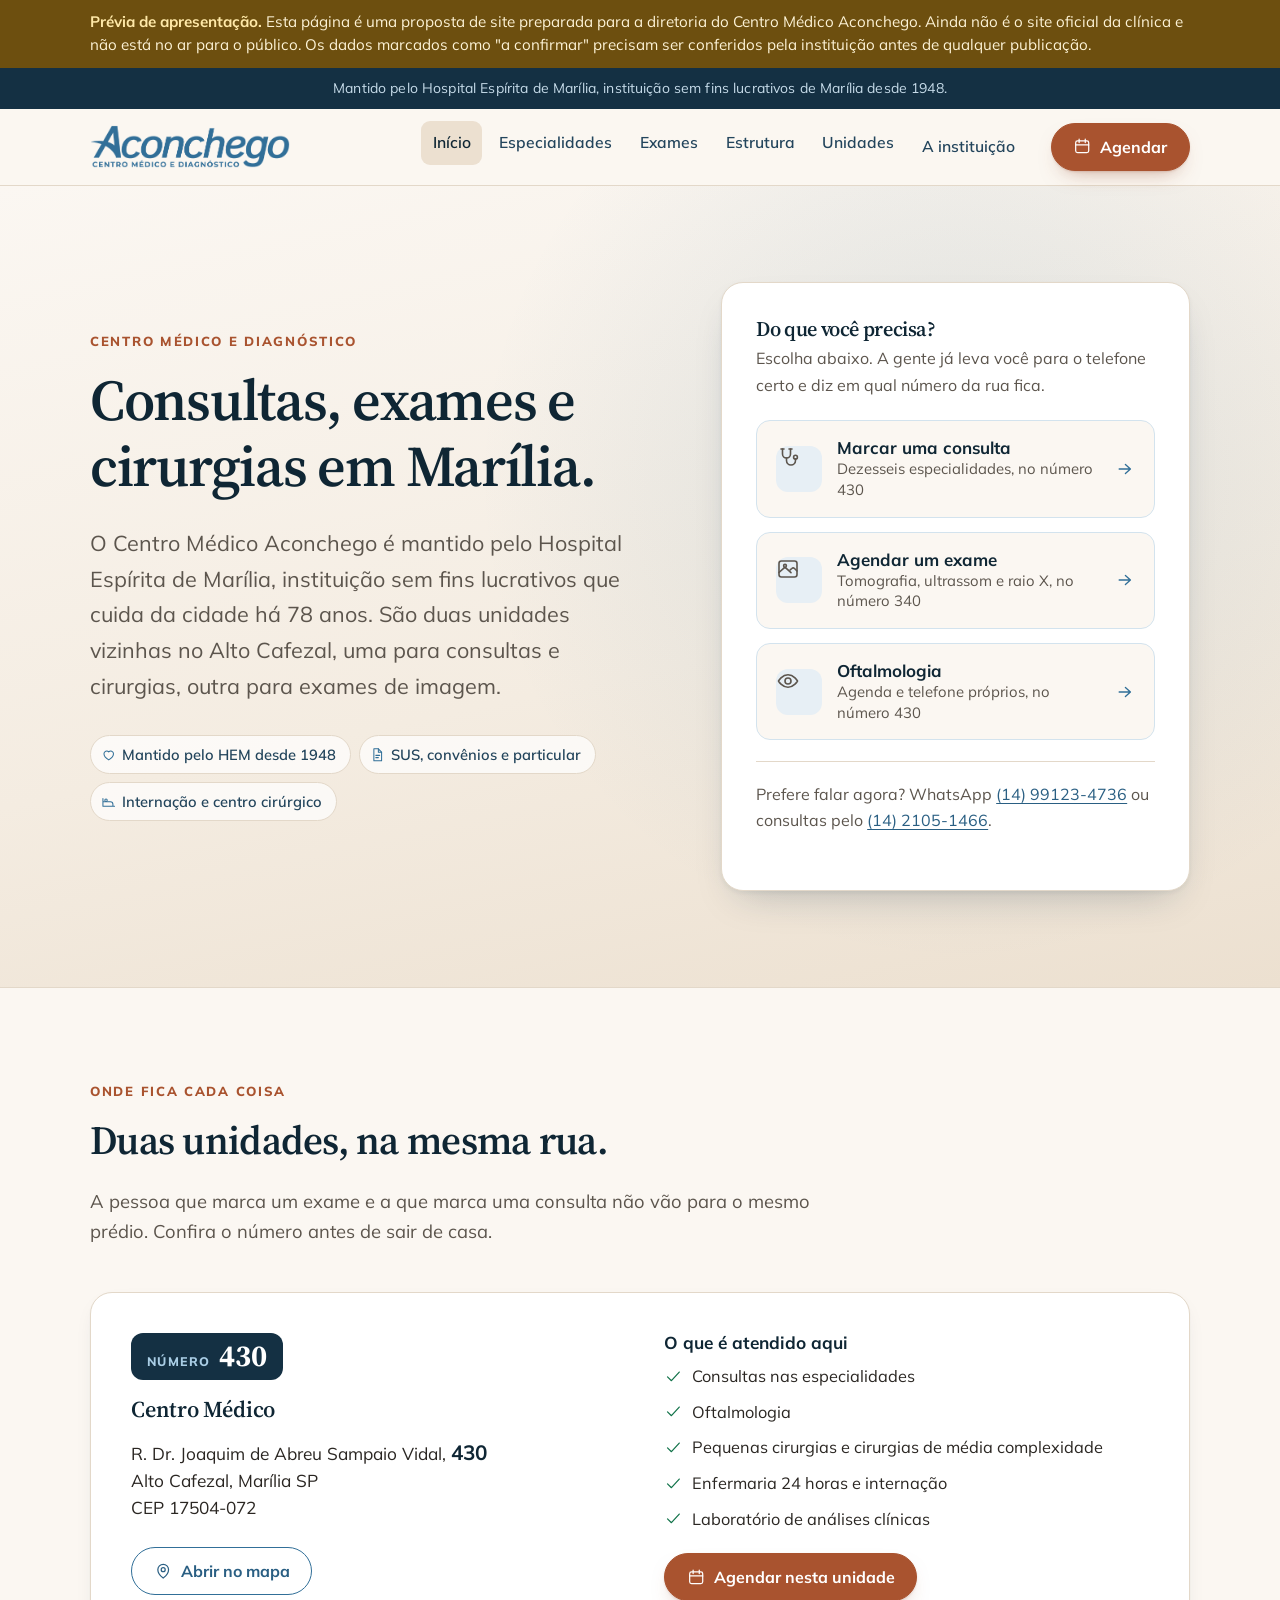
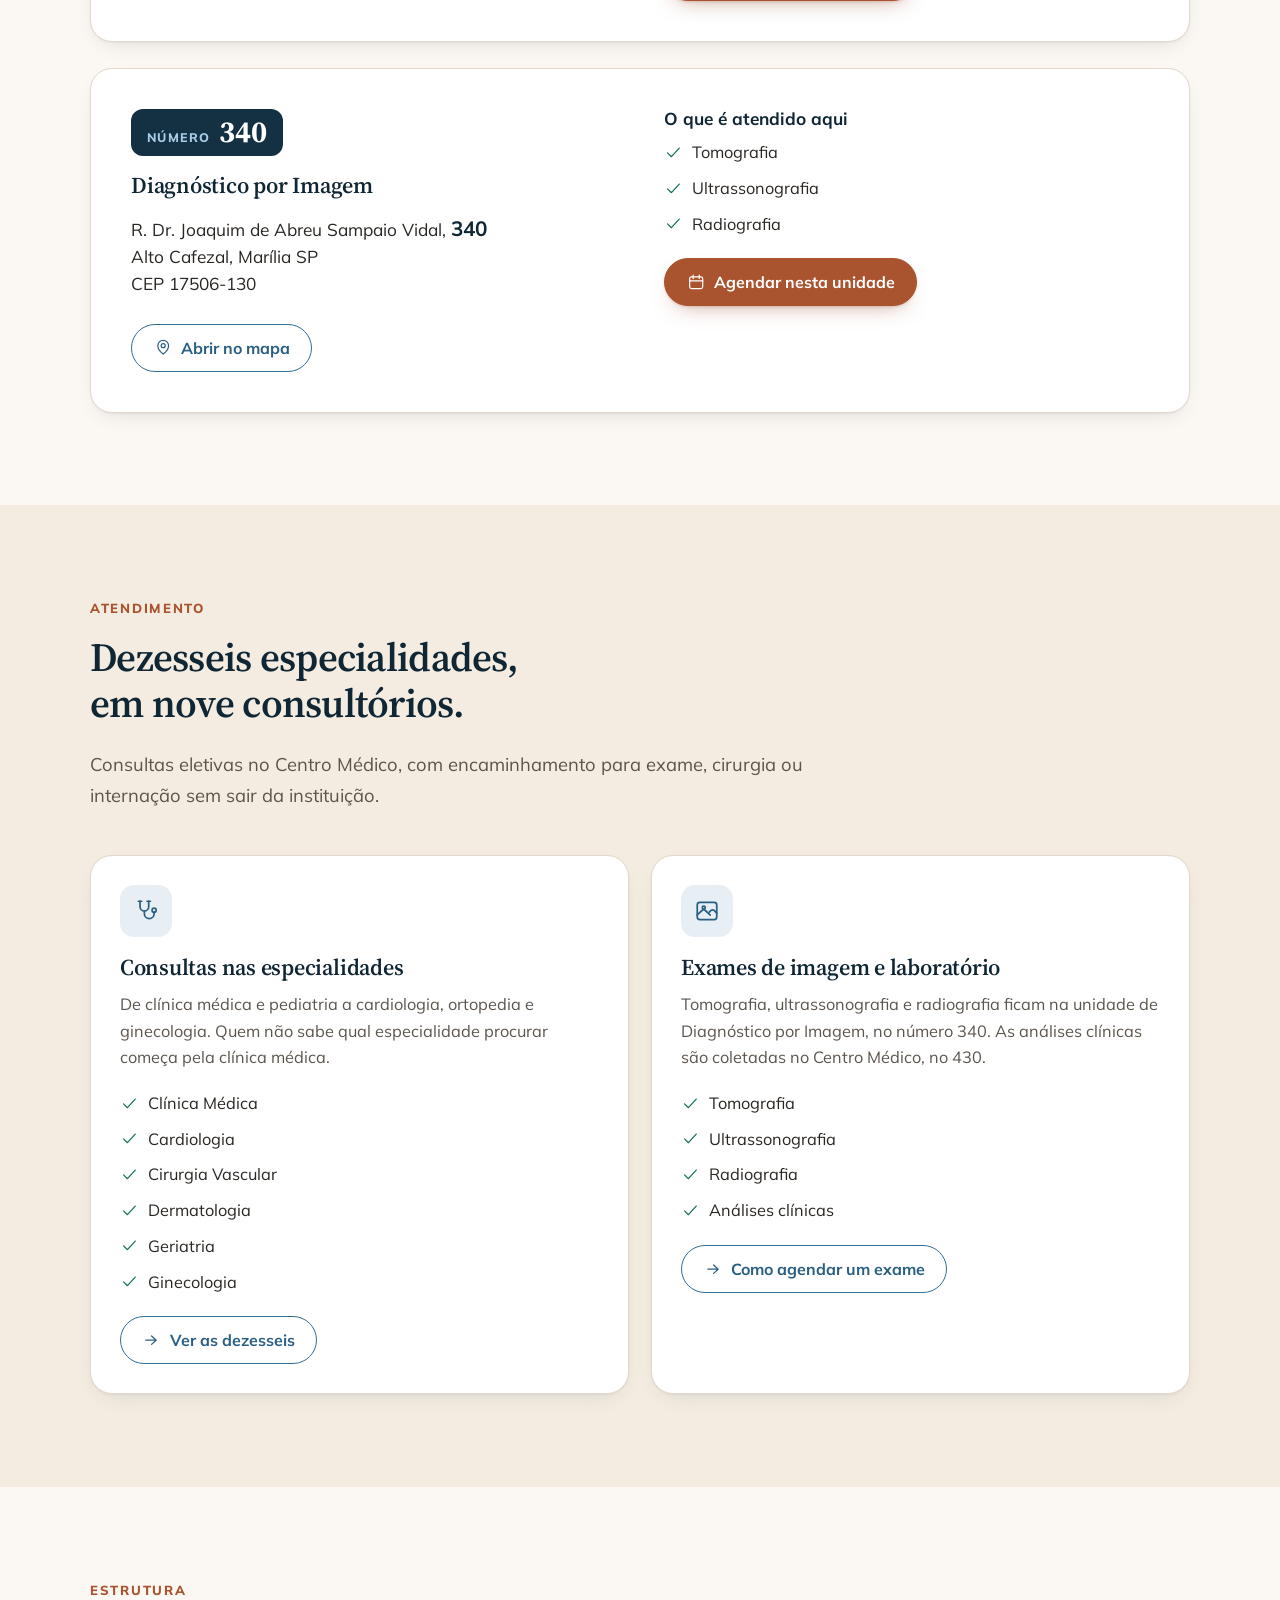
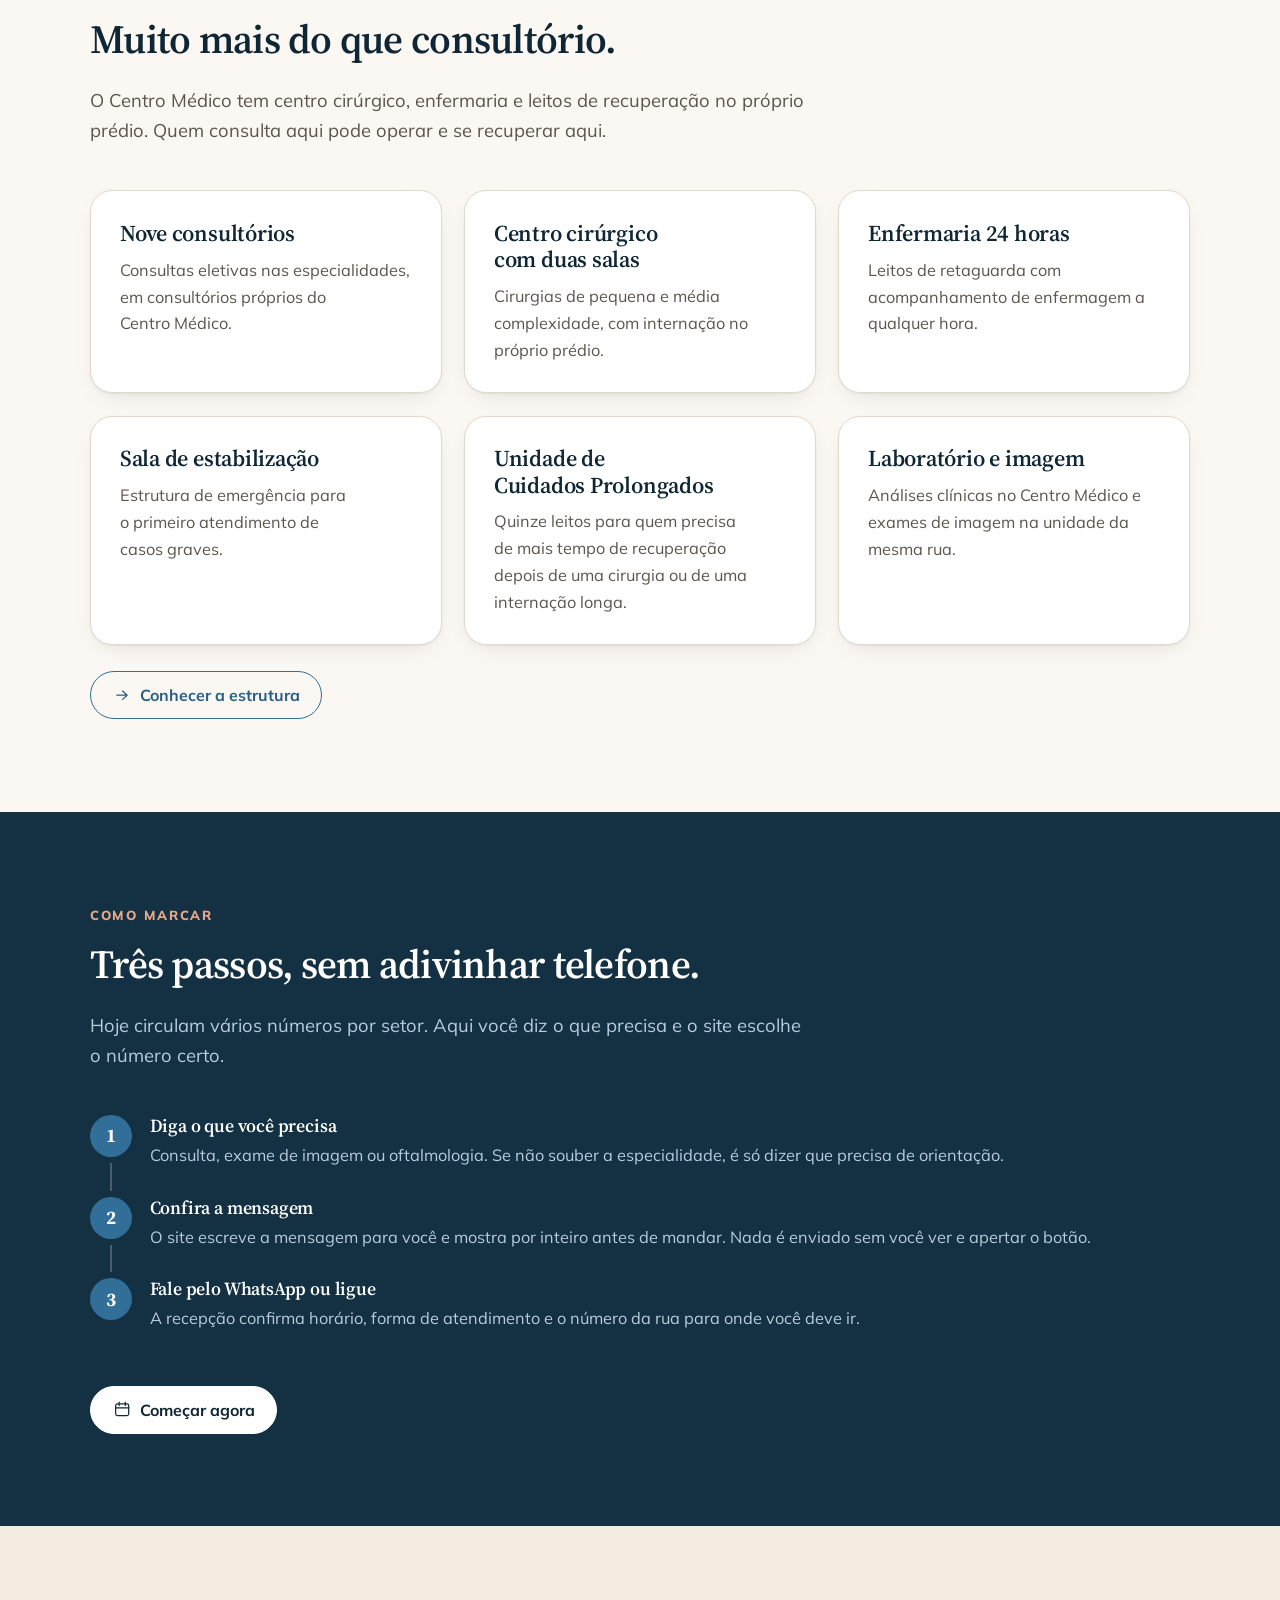
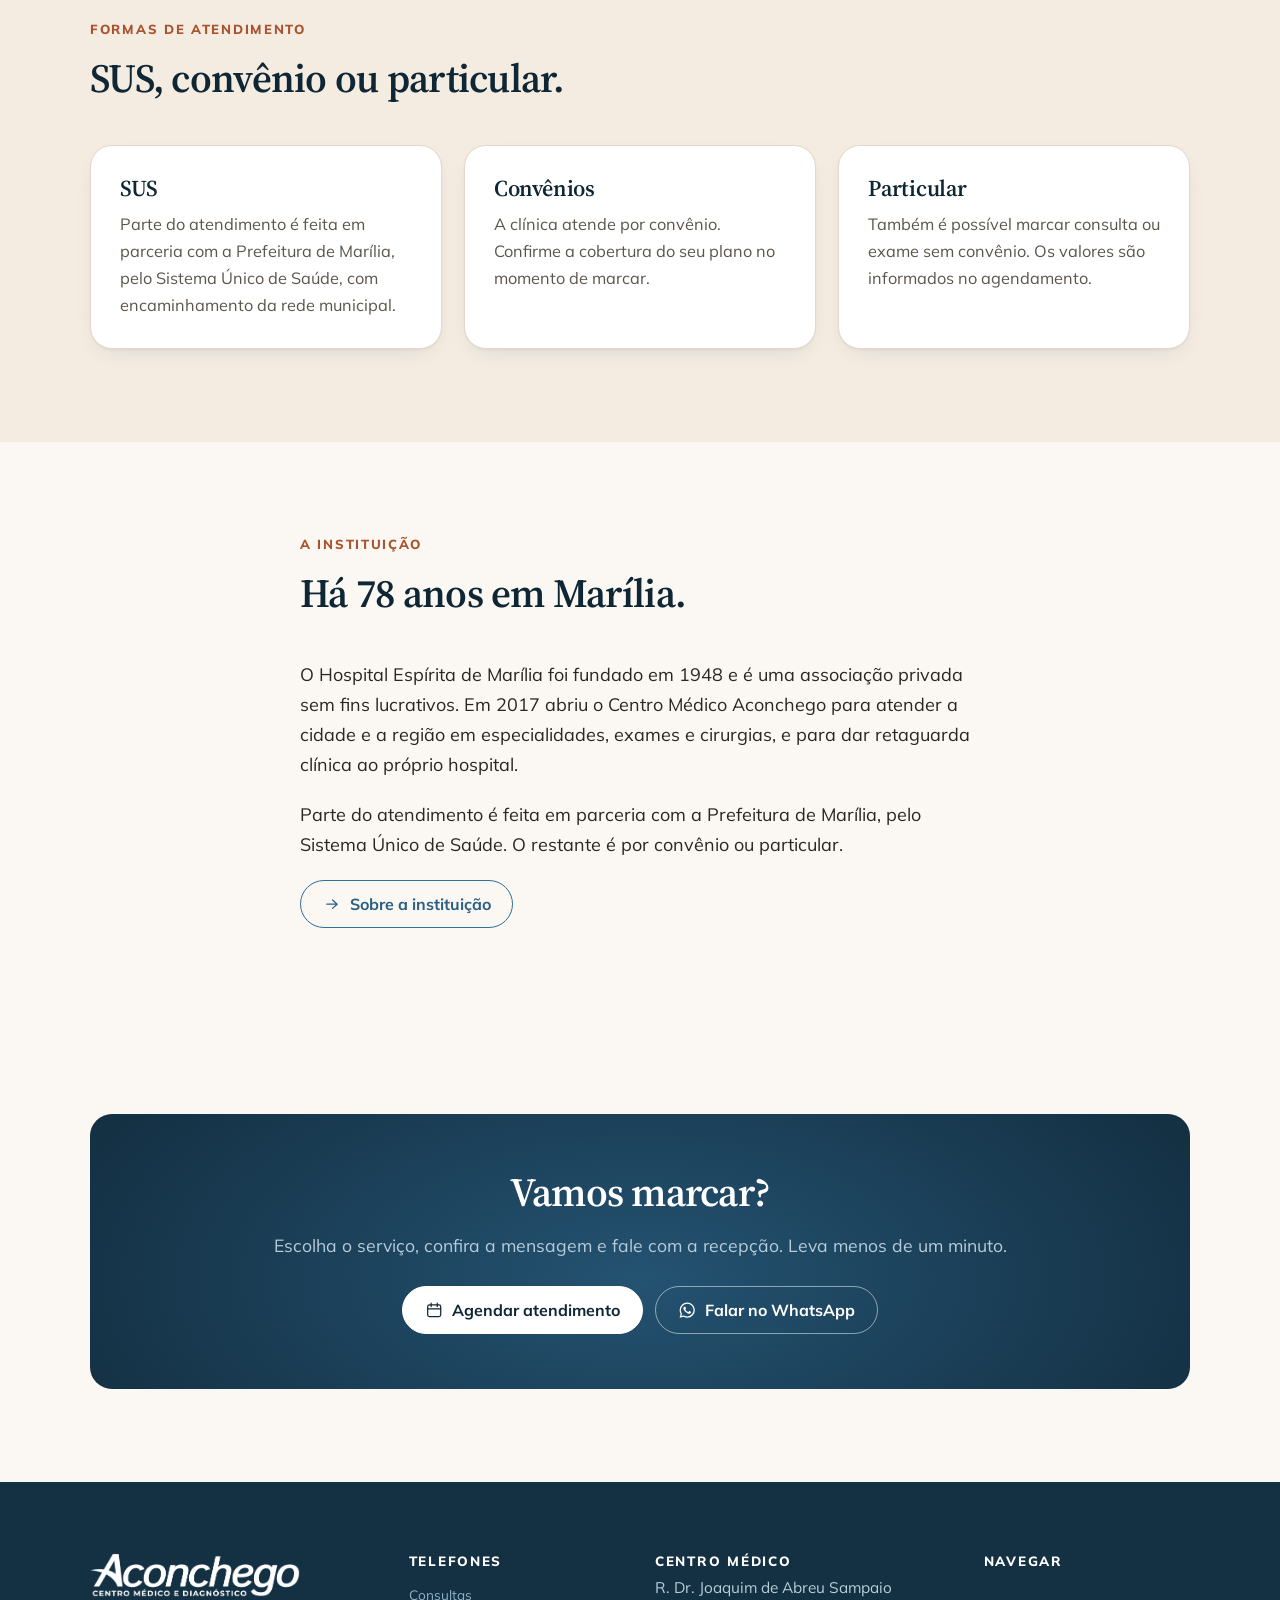
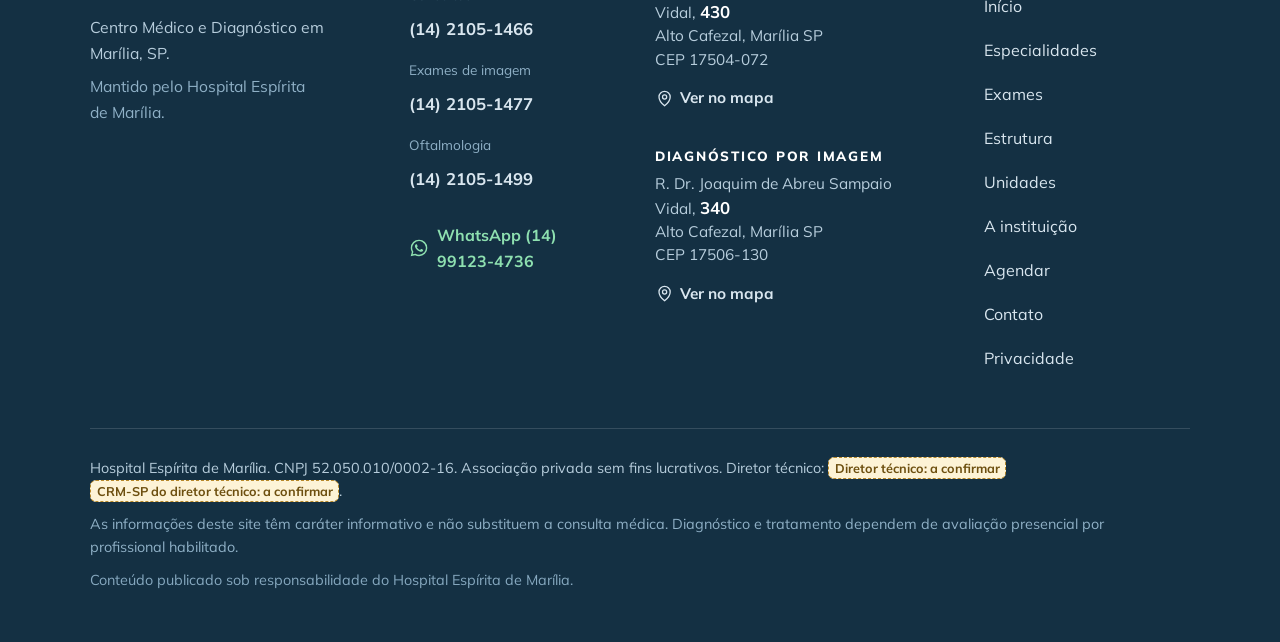
==== index.html @ d27e821d "Site do Centro Médico Aconchego, prévia de apresentação Proposta de site institucional e de agendame" ====
<!doctype html>
<html lang="pt-BR">
<head>
<meta charset="utf-8">
<meta name="viewport" content="width=device-width, initial-scale=1">
<meta http-equiv="Content-Security-Policy" content="default-src 'none'; base-uri 'none'; form-action 'none'; frame-ancestors 'none'; img-src 'self'; style-src 'self'; script-src 'self'; font-src 'self'; connect-src 'none'; manifest-src 'self'; upgrade-insecure-requests">
<meta name="referrer" content="no-referrer">
<meta name="color-scheme" content="light">
<title>Centro Médico Aconchego, Centro Médico e Diagnóstico em Marília SP</title>
<meta name="description" content="Centro Médico Aconchego em Marília SP. Consultas em dezesseis especialidades, exames de imagem, cirurgias e internação. Mantido pelo Hospital Espírita de Marília. Atende SUS, convênios e particular.">
<meta name="robots" content="noindex, nofollow">
<link rel="canonical" href="https://filipejefte.github.io/centro-medico-aconchego/">
<meta property="og:type" content="website">
<meta property="og:locale" content="pt_BR">
<meta property="og:site_name" content="Centro Médico Aconchego">
<meta property="og:title" content="Centro Médico Aconchego, Centro Médico e Diagnóstico em Marília SP">
<meta property="og:description" content="Centro Médico Aconchego em Marília SP. Consultas em dezesseis especialidades, exames de imagem, cirurgias e internação. Mantido pelo Hospital Espírita de Marília. Atende SUS, convênios e particular.">
<meta property="og:url" content="https://filipejefte.github.io/centro-medico-aconchego/">
<meta property="og:image" content="https://filipejefte.github.io/centro-medico-aconchego/assets/img/og.png">
<meta property="og:image:width" content="1200">
<meta property="og:image:height" content="630">
<meta property="og:image:alt" content="Centro Médico Aconchego, Centro Médico e Diagnóstico em Marília">
<meta name="twitter:card" content="summary_large_image">
<meta name="theme-color" content="#316F98">
<link rel="icon" type="image/png" sizes="32x32" href="assets/img/icone-32.png">
<link rel="icon" type="image/png" sizes="192x192" href="assets/img/icone-192.png">
<link rel="apple-touch-icon" href="assets/img/icone-180.png">
<link rel="manifest" href="site.webmanifest">
<link rel="preload" as="font" type="font/woff2" href="assets/fonts/mulish.woff2" crossorigin>
<link rel="preload" as="font" type="font/woff2" href="assets/fonts/source-serif.woff2" crossorigin>
<link rel="stylesheet" href="assets/css/site.css">
<script type="application/ld+json">{"@context":"https://schema.org","@type":"MedicalClinic","@id":"https://filipejefte.github.io/centro-medico-aconchego/#clinica","name":"Centro Médico Aconchego","alternateName":["Clínica Aconchego","Aconchego Centro Médico e Diagnóstico"],"url":"https://filipejefte.github.io/centro-medico-aconchego/","description":"Centro Médico e Diagnóstico em Marília, SP. Consultas nas especialidades, exames de imagem, cirurgias de pequena e média complexidade e internação.","telephone":"+551421051466","parentOrganization":{"@type":"Organization","name":"Hospital Espírita de Marília","foundingDate":"1948"},"address":[{"@type":"PostalAddress","streetAddress":"R. Dr. Joaquim de Abreu Sampaio Vidal, 430","addressLocality":"Marília","addressRegion":"SP","postalCode":"17504-072","addressCountry":"BR"},{"@type":"PostalAddress","streetAddress":"R. Dr. Joaquim de Abreu Sampaio Vidal, 340","addressLocality":"Marília","addressRegion":"SP","postalCode":"17506-130","addressCountry":"BR"}],"availableService":[{"@type":"MedicalProcedure","name":"Clínica Médica"},{"@type":"MedicalProcedure","name":"Cardiologia"},{"@type":"MedicalProcedure","name":"Cirurgia Vascular"},{"@type":"MedicalProcedure","name":"Dermatologia"},{"@type":"MedicalProcedure","name":"Geriatria"},{"@type":"MedicalProcedure","name":"Ginecologia"},{"@type":"MedicalProcedure","name":"Obstetrícia"},{"@type":"MedicalProcedure","name":"Oftalmologia"},{"@type":"MedicalProcedure","name":"Oncologia"},{"@type":"MedicalProcedure","name":"Ortopedia"},{"@type":"MedicalProcedure","name":"Pediatria"},{"@type":"MedicalProcedure","name":"Urologia"},{"@type":"MedicalProcedure","name":"Psiquiatria"},{"@type":"MedicalProcedure","name":"Psicologia"},{"@type":"MedicalProcedure","name":"Nutrição"},{"@type":"MedicalProcedure","name":"Fisioterapia"},{"@type":"MedicalTest","name":"Tomografia"},{"@type":"MedicalTest","name":"Ultrassonografia"},{"@type":"MedicalTest","name":"Radiografia"},{"@type":"MedicalTest","name":"Análises clínicas"}]}</script>
</head>
<body class="pg-inicio">

<a class="pular" href="#conteudo">Ir direto ao conteúdo</a>

<div class="previa">
  <p><strong>Prévia de apresentação.</strong> Esta página é uma proposta de site preparada para a diretoria do Centro Médico Aconchego. Ainda não é o site oficial da clínica e não está no ar para o público. Os dados marcados como "a confirmar" precisam ser conferidos pela instituição antes de qualquer publicação.</p>
</div>
<div class="tarja">
  <p>Mantido pelo Hospital Espírita de Marília, instituição sem fins lucrativos de Marília desde 1948.</p>
</div>
<header class="topo">
  <div class="env topo-linha">
    <a class="topo-marca" href="index.html" aria-label="Centro Médico Aconchego, ir para a página inicial"><img class="logo" src="assets/img/logo-aconchego-azul.png" width="982" height="208" alt="Centro Médico Aconchego" decoding="async"></a>
    <button class="topo-botao" type="button" id="abrir-menu" aria-expanded="false" aria-controls="navegacao">
      <svg class="ico" viewBox="0 0 24 24" fill="none" stroke="currentColor" stroke-width="1.6" stroke-linecap="round" stroke-linejoin="round" aria-hidden="true"><path d="M4 7h16M4 12h16M4 17h16"/></svg><span>Menu</span>
    </button>
    <nav class="topo-nav" id="navegacao" aria-label="Navegação principal">
      <ul><li><a href="index.html" aria-current="page">Início</a></li><li><a href="especialidades.html">Especialidades</a></li><li><a href="exames.html">Exames</a></li><li><a href="estrutura.html">Estrutura</a></li><li><a href="unidades.html">Unidades</a></li><li><a href="instituicao.html">A instituição</a></li></ul>
    </nav>
    <div class="topo-acao">
      <a class="btn btn-principal" href="agendamento.html"><svg class="ico" viewBox="0 0 24 24" fill="none" stroke="currentColor" stroke-width="1.6" stroke-linecap="round" stroke-linejoin="round" aria-hidden="true"><rect x="3.5" y="5" width="17" height="15.5" rx="2.4"/><path d="M8 2.8v4.4M16 2.8v4.4M3.5 10.4h17"/></svg><span>Agendar</span></a>
    </div>
  </div>
</header>
<main id="conteudo">

<section class="hero">
  <div class="env hero-grade">
    <div class="hero-texto">
      <span class="sobrenome">Centro Médico e Diagnóstico</span>
      <h1>Consultas, exames e cirurgias em Marília.</h1>
      <p class="hero-chamada">
        O Centro Médico Aconchego é mantido pelo Hospital Espírita de Marília, instituição sem fins lucrativos que cuida da cidade há 78 anos. São duas unidades vizinhas no Alto Cafezal, uma para consultas e cirurgias, outra para exames de imagem.
      </p>
      <ul class="hero-selos">
        <li><svg class="ico" viewBox="0 0 24 24" fill="none" stroke="currentColor" stroke-width="1.6" stroke-linecap="round" stroke-linejoin="round" aria-hidden="true"><path d="M12 20s-7.4-4.6-7.4-9.6a4.2 4.2 0 0 1 7.4-2.7 4.2 4.2 0 0 1 7.4 2.7c0 5-7.4 9.6-7.4 9.6Z"/></svg><span>Mantido pelo HEM desde 1948</span></li>
        <li><svg class="ico" viewBox="0 0 24 24" fill="none" stroke="currentColor" stroke-width="1.6" stroke-linecap="round" stroke-linejoin="round" aria-hidden="true"><path d="M6 2.8h7l5 5v13.4H6Z"/><path d="M13 2.8v5.2h5"/><path d="M9 13h6M9 16.5h4"/></svg><span>SUS, convênios e particular</span></li>
        <li><svg class="ico" viewBox="0 0 24 24" fill="none" stroke="currentColor" stroke-width="1.6" stroke-linecap="round" stroke-linejoin="round" aria-hidden="true"><path d="M3 19V7M3 12h11.5a4 4 0 0 1 4 4v3M3 19h18"/><circle cx="7.8" cy="9.6" r="1.9"/></svg><span>Internação e centro cirúrgico</span></li>
      </ul>
    </div>

    <div class="escolha">
      <h2>Do que você precisa?</h2>
      <p>Escolha abaixo. A gente já leva você para o telefone certo e diz em qual número da rua fica.</p>
      <div class="caminhos">
    <a class="caminho" href="agendamento.html#consulta">
      <span class="caminho-ico"><svg class="ico" viewBox="0 0 24 24" fill="none" stroke="currentColor" stroke-width="1.6" stroke-linecap="round" stroke-linejoin="round" aria-hidden="true"><path d="M6.5 3v5a4 4 0 0 0 8 0V3"/><path d="M5 3h3M13 3h3"/><path d="M10.5 12v2.5a4.5 4.5 0 0 0 9 0V13"/><circle cx="19.5" cy="11.2" r="1.9"/></svg></span>
      <span><b>Marcar uma consulta</b><span>Dezesseis especialidades, no número 430</span></span>
      <svg class="ico" viewBox="0 0 24 24" fill="none" stroke="currentColor" stroke-width="1.6" stroke-linecap="round" stroke-linejoin="round" aria-hidden="true"><path d="M5 12h13m-5.5-5.5L18.5 12l-6 5.5"/></svg>
    </a>
    <a class="caminho" href="agendamento.html#exame-imagem">
      <span class="caminho-ico"><svg class="ico" viewBox="0 0 24 24" fill="none" stroke="currentColor" stroke-width="1.6" stroke-linecap="round" stroke-linejoin="round" aria-hidden="true"><rect x="3" y="4" width="18" height="16" rx="2.4"/><path d="M3 15.5l4.6-4.2a2 2 0 0 1 2.7 0L15 15.7"/><path d="M14.2 12.9l1.6-1.4a2 2 0 0 1 2.7 0L21 14"/><circle cx="9" cy="8.8" r="1.4"/></svg></span>
      <span><b>Agendar um exame</b><span>Tomografia, ultrassom e raio X, no número 340</span></span>
      <svg class="ico" viewBox="0 0 24 24" fill="none" stroke="currentColor" stroke-width="1.6" stroke-linecap="round" stroke-linejoin="round" aria-hidden="true"><path d="M5 12h13m-5.5-5.5L18.5 12l-6 5.5"/></svg>
    </a>
    <a class="caminho" href="agendamento.html#oftalmologia">
      <span class="caminho-ico"><svg class="ico" viewBox="0 0 24 24" fill="none" stroke="currentColor" stroke-width="1.6" stroke-linecap="round" stroke-linejoin="round" aria-hidden="true"><path d="M2.5 12S6 5.8 12 5.8 21.5 12 21.5 12 18 18.2 12 18.2 2.5 12 2.5 12Z"/><circle cx="12" cy="12" r="3"/></svg></span>
      <span><b>Oftalmologia</b><span>Agenda e telefone próprios, no número 430</span></span>
      <svg class="ico" viewBox="0 0 24 24" fill="none" stroke="currentColor" stroke-width="1.6" stroke-linecap="round" stroke-linejoin="round" aria-hidden="true"><path d="M5 12h13m-5.5-5.5L18.5 12l-6 5.5"/></svg>
    </a></div>
      <p class="escolha-nota">
        Prefere falar agora? WhatsApp <a href="https://wa.me/5514991234736?text=Ol%C3%A1!%20Gostaria%20de%20marcar%20uma%20consulta%20no%20Centro%20M%C3%A9dico%20Aconchego." target="_blank" rel="noopener noreferrer">(14) 99123-4736</a> ou consultas pelo <a href="tel:+551421051466">(14) 2105-1466</a>.
      </p>
    </div>
  </div>
</section>

<section class="secao">
  <div class="env">
    <div class="cabeca-secao">
      <span class="sobrenome">Onde fica cada coisa</span>
      <h2>Duas unidades, na mesma rua.</h2>
      <p>A pessoa que marca um exame e a que marca uma consulta não vão para o mesmo prédio. Confira o número antes de sair de casa.</p>
    </div>
    
<article class="unidade" id="centro-medico">
  <div>
    <p class="unidade-numero"><span>Número</span> <b>430</b></p>
    <h3>Centro Médico</h3>
    <p class="endereco">
      R. Dr. Joaquim de Abreu Sampaio Vidal, <b>430</b><br>
      Alto Cafezal, Marília SP<br>
      CEP 17504-072
    </p>
    <div class="grupo-botoes">
      <a class="btn btn-secundario" href="https://www.google.com/maps/search/?api=1&amp;query=R.%20Dr.%20Joaquim%20de%20Abreu%20Sampaio%20Vidal%2C%20430%2C%20Alto%20Cafezal%2C%20Mar%C3%ADlia%20SP%2C%2017504-072" target="_blank" rel="noopener noreferrer"><svg class="ico" viewBox="0 0 24 24" fill="none" stroke="currentColor" stroke-width="1.6" stroke-linecap="round" stroke-linejoin="round" aria-hidden="true"><path d="M12 21s7-5.4 7-11a7 7 0 1 0-14 0c0 5.6 7 11 7 11Z"/><circle cx="12" cy="10" r="2.6"/></svg><span>Abrir no mapa</span></a>
    </div>
  </div>
  <div>
    <h4>O que é atendido aqui</h4>
    <ul class="lista-check">
      <li><svg class="ico" viewBox="0 0 24 24" fill="none" stroke="currentColor" stroke-width="1.6" stroke-linecap="round" stroke-linejoin="round" aria-hidden="true"><path d="M4.5 12.6 9.5 17.5 19.5 6.5"/></svg><span>Consultas nas especialidades</span></li><li><svg class="ico" viewBox="0 0 24 24" fill="none" stroke="currentColor" stroke-width="1.6" stroke-linecap="round" stroke-linejoin="round" aria-hidden="true"><path d="M4.5 12.6 9.5 17.5 19.5 6.5"/></svg><span>Oftalmologia</span></li><li><svg class="ico" viewBox="0 0 24 24" fill="none" stroke="currentColor" stroke-width="1.6" stroke-linecap="round" stroke-linejoin="round" aria-hidden="true"><path d="M4.5 12.6 9.5 17.5 19.5 6.5"/></svg><span>Pequenas cirurgias e cirurgias de média complexidade</span></li><li><svg class="ico" viewBox="0 0 24 24" fill="none" stroke="currentColor" stroke-width="1.6" stroke-linecap="round" stroke-linejoin="round" aria-hidden="true"><path d="M4.5 12.6 9.5 17.5 19.5 6.5"/></svg><span>Enfermaria 24 horas e internação</span></li><li><svg class="ico" viewBox="0 0 24 24" fill="none" stroke="currentColor" stroke-width="1.6" stroke-linecap="round" stroke-linejoin="round" aria-hidden="true"><path d="M4.5 12.6 9.5 17.5 19.5 6.5"/></svg><span>Laboratório de análises clínicas</span></li>
    </ul>
    <a class="btn btn-principal" href="agendamento.html"><svg class="ico" viewBox="0 0 24 24" fill="none" stroke="currentColor" stroke-width="1.6" stroke-linecap="round" stroke-linejoin="round" aria-hidden="true"><rect x="3.5" y="5" width="17" height="15.5" rx="2.4"/><path d="M8 2.8v4.4M16 2.8v4.4M3.5 10.4h17"/></svg><span>Agendar nesta unidade</span></a>
  </div>
</article>
<article class="unidade" id="diagnostico-por-imagem">
  <div>
    <p class="unidade-numero"><span>Número</span> <b>340</b></p>
    <h3>Diagnóstico por Imagem</h3>
    <p class="endereco">
      R. Dr. Joaquim de Abreu Sampaio Vidal, <b>340</b><br>
      Alto Cafezal, Marília SP<br>
      CEP 17506-130
    </p>
    <div class="grupo-botoes">
      <a class="btn btn-secundario" href="https://www.google.com/maps/search/?api=1&amp;query=R.%20Dr.%20Joaquim%20de%20Abreu%20Sampaio%20Vidal%2C%20340%2C%20Alto%20Cafezal%2C%20Mar%C3%ADlia%20SP%2C%2017506-130" target="_blank" rel="noopener noreferrer"><svg class="ico" viewBox="0 0 24 24" fill="none" stroke="currentColor" stroke-width="1.6" stroke-linecap="round" stroke-linejoin="round" aria-hidden="true"><path d="M12 21s7-5.4 7-11a7 7 0 1 0-14 0c0 5.6 7 11 7 11Z"/><circle cx="12" cy="10" r="2.6"/></svg><span>Abrir no mapa</span></a>
    </div>
  </div>
  <div>
    <h4>O que é atendido aqui</h4>
    <ul class="lista-check">
      <li><svg class="ico" viewBox="0 0 24 24" fill="none" stroke="currentColor" stroke-width="1.6" stroke-linecap="round" stroke-linejoin="round" aria-hidden="true"><path d="M4.5 12.6 9.5 17.5 19.5 6.5"/></svg><span>Tomografia</span></li><li><svg class="ico" viewBox="0 0 24 24" fill="none" stroke="currentColor" stroke-width="1.6" stroke-linecap="round" stroke-linejoin="round" aria-hidden="true"><path d="M4.5 12.6 9.5 17.5 19.5 6.5"/></svg><span>Ultrassonografia</span></li><li><svg class="ico" viewBox="0 0 24 24" fill="none" stroke="currentColor" stroke-width="1.6" stroke-linecap="round" stroke-linejoin="round" aria-hidden="true"><path d="M4.5 12.6 9.5 17.5 19.5 6.5"/></svg><span>Radiografia</span></li>
    </ul>
    <a class="btn btn-principal" href="agendamento.html"><svg class="ico" viewBox="0 0 24 24" fill="none" stroke="currentColor" stroke-width="1.6" stroke-linecap="round" stroke-linejoin="round" aria-hidden="true"><rect x="3.5" y="5" width="17" height="15.5" rx="2.4"/><path d="M8 2.8v4.4M16 2.8v4.4M3.5 10.4h17"/></svg><span>Agendar nesta unidade</span></a>
  </div>
</article>
  </div>
</section>

<section class="secao secao-veu">
  <div class="env">
    <div class="cabeca-secao">
      <span class="sobrenome">Atendimento</span>
      <h2>Dezesseis especialidades, em nove consultórios.</h2>
      <p>Consultas eletivas no Centro Médico, com encaminhamento para exame, cirurgia ou internação sem sair da instituição.</p>
    </div>
    <div class="grade grade-2">
      <div class="cartao">
        <div class="cartao-ico"><svg class="ico" viewBox="0 0 24 24" fill="none" stroke="currentColor" stroke-width="1.6" stroke-linecap="round" stroke-linejoin="round" aria-hidden="true"><path d="M6.5 3v5a4 4 0 0 0 8 0V3"/><path d="M5 3h3M13 3h3"/><path d="M10.5 12v2.5a4.5 4.5 0 0 0 9 0V13"/><circle cx="19.5" cy="11.2" r="1.9"/></svg></div>
        <h3>Consultas nas especialidades</h3>
        <p>De clínica médica e pediatria a cardiologia, ortopedia e ginecologia. Quem não sabe qual especialidade procurar começa pela clínica médica.</p>
        <ul class="lista-check"><li><svg class="ico" viewBox="0 0 24 24" fill="none" stroke="currentColor" stroke-width="1.6" stroke-linecap="round" stroke-linejoin="round" aria-hidden="true"><path d="M4.5 12.6 9.5 17.5 19.5 6.5"/></svg><span>Clínica Médica</span></li><li><svg class="ico" viewBox="0 0 24 24" fill="none" stroke="currentColor" stroke-width="1.6" stroke-linecap="round" stroke-linejoin="round" aria-hidden="true"><path d="M4.5 12.6 9.5 17.5 19.5 6.5"/></svg><span>Cardiologia</span></li><li><svg class="ico" viewBox="0 0 24 24" fill="none" stroke="currentColor" stroke-width="1.6" stroke-linecap="round" stroke-linejoin="round" aria-hidden="true"><path d="M4.5 12.6 9.5 17.5 19.5 6.5"/></svg><span>Cirurgia Vascular</span></li><li><svg class="ico" viewBox="0 0 24 24" fill="none" stroke="currentColor" stroke-width="1.6" stroke-linecap="round" stroke-linejoin="round" aria-hidden="true"><path d="M4.5 12.6 9.5 17.5 19.5 6.5"/></svg><span>Dermatologia</span></li><li><svg class="ico" viewBox="0 0 24 24" fill="none" stroke="currentColor" stroke-width="1.6" stroke-linecap="round" stroke-linejoin="round" aria-hidden="true"><path d="M4.5 12.6 9.5 17.5 19.5 6.5"/></svg><span>Geriatria</span></li><li><svg class="ico" viewBox="0 0 24 24" fill="none" stroke="currentColor" stroke-width="1.6" stroke-linecap="round" stroke-linejoin="round" aria-hidden="true"><path d="M4.5 12.6 9.5 17.5 19.5 6.5"/></svg><span>Ginecologia</span></li></ul>
        <p><a class="btn btn-secundario" href="especialidades.html"><svg class="ico" viewBox="0 0 24 24" fill="none" stroke="currentColor" stroke-width="1.6" stroke-linecap="round" stroke-linejoin="round" aria-hidden="true"><path d="M5 12h13m-5.5-5.5L18.5 12l-6 5.5"/></svg><span>Ver as dezesseis</span></a></p>
      </div>
      <div class="cartao">
        <div class="cartao-ico"><svg class="ico" viewBox="0 0 24 24" fill="none" stroke="currentColor" stroke-width="1.6" stroke-linecap="round" stroke-linejoin="round" aria-hidden="true"><rect x="3" y="4" width="18" height="16" rx="2.4"/><path d="M3 15.5l4.6-4.2a2 2 0 0 1 2.7 0L15 15.7"/><path d="M14.2 12.9l1.6-1.4a2 2 0 0 1 2.7 0L21 14"/><circle cx="9" cy="8.8" r="1.4"/></svg></div>
        <h3>Exames de imagem e laboratório</h3>
        <p>Tomografia, ultrassonografia e radiografia ficam na unidade de Diagnóstico por Imagem, no número 340. As análises clínicas são coletadas no Centro Médico, no 430.</p>
        <ul class="lista-check">
          <li><svg class="ico" viewBox="0 0 24 24" fill="none" stroke="currentColor" stroke-width="1.6" stroke-linecap="round" stroke-linejoin="round" aria-hidden="true"><path d="M4.5 12.6 9.5 17.5 19.5 6.5"/></svg><span>Tomografia</span></li><li><svg class="ico" viewBox="0 0 24 24" fill="none" stroke="currentColor" stroke-width="1.6" stroke-linecap="round" stroke-linejoin="round" aria-hidden="true"><path d="M4.5 12.6 9.5 17.5 19.5 6.5"/></svg><span>Ultrassonografia</span></li><li><svg class="ico" viewBox="0 0 24 24" fill="none" stroke="currentColor" stroke-width="1.6" stroke-linecap="round" stroke-linejoin="round" aria-hidden="true"><path d="M4.5 12.6 9.5 17.5 19.5 6.5"/></svg><span>Radiografia</span></li><li><svg class="ico" viewBox="0 0 24 24" fill="none" stroke="currentColor" stroke-width="1.6" stroke-linecap="round" stroke-linejoin="round" aria-hidden="true"><path d="M4.5 12.6 9.5 17.5 19.5 6.5"/></svg><span>Análises clínicas</span></li>
        </ul>
        <p><a class="btn btn-secundario" href="exames.html"><svg class="ico" viewBox="0 0 24 24" fill="none" stroke="currentColor" stroke-width="1.6" stroke-linecap="round" stroke-linejoin="round" aria-hidden="true"><path d="M5 12h13m-5.5-5.5L18.5 12l-6 5.5"/></svg><span>Como agendar um exame</span></a></p>
      </div>
    </div>
  </div>
</section>

<section class="secao">
  <div class="env">
    <div class="cabeca-secao">
      <span class="sobrenome">Estrutura</span>
      <h2>Muito mais do que consultório.</h2>
      <p>O Centro Médico tem centro cirúrgico, enfermaria e leitos de recuperação no próprio prédio. Quem consulta aqui pode operar e se recuperar aqui.</p>
    </div>
    <div class="grade grade-3">
      
      <div class="cartao">
        <h3>Nove consultórios</h3>
        <p>Consultas eletivas nas especialidades, em consultórios próprios do Centro Médico.</p>
      </div>
      <div class="cartao">
        <h3>Centro cirúrgico com duas salas</h3>
        <p>Cirurgias de pequena e média complexidade, com internação no próprio prédio.</p>
      </div>
      <div class="cartao">
        <h3>Enfermaria 24 horas</h3>
        <p>Leitos de retaguarda com acompanhamento de enfermagem a qualquer hora.</p>
      </div>
      <div class="cartao">
        <h3>Sala de estabilização</h3>
        <p>Estrutura de emergência para o primeiro atendimento de casos graves.</p>
      </div>
      <div class="cartao">
        <h3>Unidade de Cuidados Prolongados</h3>
        <p>Quinze leitos para quem precisa de mais tempo de recuperação depois de uma cirurgia ou de uma internação longa.</p>
      </div>
      <div class="cartao">
        <h3>Laboratório e imagem</h3>
        <p>Análises clínicas no Centro Médico e exames de imagem na unidade da mesma rua.</p>
      </div>
    </div>
    <div class="grupo-botoes">
      <a class="btn btn-secundario" href="estrutura.html"><svg class="ico" viewBox="0 0 24 24" fill="none" stroke="currentColor" stroke-width="1.6" stroke-linecap="round" stroke-linejoin="round" aria-hidden="true"><path d="M5 12h13m-5.5-5.5L18.5 12l-6 5.5"/></svg><span>Conhecer a estrutura</span></a>
    </div>
  </div>
</section>

<section class="secao secao-azul">
  <div class="env">
    <div class="cabeca-secao">
      <span class="sobrenome">Como marcar</span>
      <h2>Três passos, sem adivinhar telefone.</h2>
      <p>Hoje circulam vários números por setor. Aqui você diz o que precisa e o site escolhe o número certo.</p>
    </div>
    <ol class="passos">
      <li class="passo">
        <div>
          <h3>Diga o que você precisa</h3>
          <p>Consulta, exame de imagem ou oftalmologia. Se não souber a especialidade, é só dizer que precisa de orientação.</p>
        </div>
      </li>
      <li class="passo">
        <div>
          <h3>Confira a mensagem</h3>
          <p>O site escreve a mensagem para você e mostra por inteiro antes de mandar. Nada é enviado sem você ver e apertar o botão.</p>
        </div>
      </li>
      <li class="passo">
        <div>
          <h3>Fale pelo WhatsApp ou ligue</h3>
          <p>A recepção confirma horário, forma de atendimento e o número da rua para onde você deve ir.</p>
        </div>
      </li>
    </ol>
    <div class="grupo-botoes">
      <a class="btn btn-claro" href="agendamento.html"><svg class="ico" viewBox="0 0 24 24" fill="none" stroke="currentColor" stroke-width="1.6" stroke-linecap="round" stroke-linejoin="round" aria-hidden="true"><rect x="3.5" y="5" width="17" height="15.5" rx="2.4"/><path d="M8 2.8v4.4M16 2.8v4.4M3.5 10.4h17"/></svg><span>Começar agora</span></a>
    </div>
  </div>
</section>

<section class="secao secao-veu">
  <div class="env">
    <div class="cabeca-secao">
      <span class="sobrenome">Formas de atendimento</span>
      <h2>SUS, convênio ou particular.</h2>
    </div>
    <div class="grade grade-3">
      
      <div class="cartao">
        <h3>SUS</h3>
        <p>Parte do atendimento é feita em parceria com a Prefeitura de Marília, pelo Sistema Único de Saúde, com encaminhamento da rede municipal.</p>
      </div>
      <div class="cartao">
        <h3>Convênios</h3>
        <p>A clínica atende por convênio. Confirme a cobertura do seu plano no momento de marcar.</p>
      </div>
      <div class="cartao">
        <h3>Particular</h3>
        <p>Também é possível marcar consulta ou exame sem convênio. Os valores são informados no agendamento.</p>
      </div>
    </div>
  </div>
</section>

<section class="secao">
  <div class="env env-estreito">
    <div class="cabeca-secao">
      <span class="sobrenome">A instituição</span>
      <h2>Há 78 anos em Marília.</h2>
    </div>
    <div class="prosa">
      <p>O Hospital Espírita de Marília foi fundado em 1948 e é uma associação privada sem fins lucrativos. Em 2017 abriu o Centro Médico Aconchego para atender a cidade e a região em especialidades, exames e cirurgias, e para dar retaguarda clínica ao próprio hospital.</p>
      <p>Parte do atendimento é feita em parceria com a Prefeitura de Marília, pelo Sistema Único de Saúde. O restante é por convênio ou particular.</p>
      <p><a class="btn btn-secundario" href="instituicao.html"><svg class="ico" viewBox="0 0 24 24" fill="none" stroke="currentColor" stroke-width="1.6" stroke-linecap="round" stroke-linejoin="round" aria-hidden="true"><path d="M5 12h13m-5.5-5.5L18.5 12l-6 5.5"/></svg><span>Sobre a instituição</span></a></p>
    </div>
  </div>
</section>


<section class="secao">
  <div class="env">
    <div class="chamada">
      <h2>Vamos marcar?</h2>
      <p>Escolha o serviço, confira a mensagem e fale com a recepção. Leva menos de um minuto.</p>
      <div class="grupo-botoes">
        <a class="btn btn-claro" href="agendamento.html"><svg class="ico" viewBox="0 0 24 24" fill="none" stroke="currentColor" stroke-width="1.6" stroke-linecap="round" stroke-linejoin="round" aria-hidden="true"><rect x="3.5" y="5" width="17" height="15.5" rx="2.4"/><path d="M8 2.8v4.4M16 2.8v4.4M3.5 10.4h17"/></svg><span>Agendar atendimento</span></a>
        <a class="btn btn-fantasma" href="https://wa.me/5514991234736?text=Ol%C3%A1!%20Gostaria%20de%20marcar%20uma%20consulta%20no%20Centro%20M%C3%A9dico%20Aconchego." target="_blank" rel="noopener noreferrer"><svg class="ico" viewBox="0 0 24 24" fill="currentColor" aria-hidden="true"><path d="M12.04 2A9.9 9.9 0 0 0 2.1 11.9a9.8 9.8 0 0 0 1.35 4.96L2 22l5.28-1.38a9.9 9.9 0 0 0 4.76 1.21h.01a9.9 9.9 0 0 0 9.93-9.9A9.9 9.9 0 0 0 12.04 2Zm0 18.09h-.01a8.2 8.2 0 0 1-4.18-1.15l-.3-.18-3.13.82.84-3.05-.2-.31a8.2 8.2 0 1 1 6.98 3.87Zm4.5-6.14c-.24-.12-1.46-.72-1.69-.8-.22-.09-.39-.13-.55.12s-.63.8-.77.96c-.14.17-.28.19-.53.06a6.7 6.7 0 0 1-3.35-2.93c-.25-.43.25-.4.72-1.33.08-.17.04-.31-.02-.43s-.55-1.34-.76-1.83c-.2-.48-.4-.41-.55-.42h-.47a.9.9 0 0 0-.65.3 2.75 2.75 0 0 0-.86 2.05c0 1.2.88 2.37 1 2.53.12.17 1.72 2.63 4.18 3.69 1.55.67 2.16.73 2.94.61.47-.07 1.46-.6 1.66-1.17.21-.58.21-1.07.15-1.18-.06-.1-.22-.17-.47-.29Z"/></svg><span>Falar no WhatsApp</span></a>
      </div>
    </div>
  </div>
</section>

</main>

<footer class="rodape">
  <div class="env">
    <div class="rp-grade">
      <div class="rp-marca">
        <img class="logo logo-rodape" src="assets/img/logo-aconchego-branco.png" width="982" height="208" alt="Centro Médico Aconchego" decoding="async">
        <p>Centro Médico e Diagnóstico em Marília, SP.</p>
        <p class="rp-mant">Mantido pelo Hospital Espírita de Marília.</p>
      </div>
      <div class="rp-col">
        <h3>Telefones</h3>
        <ul class="rp-lista">
    <li>
      <span class="rp-canal">Consultas</span>
      <a href="tel:+551421051466">(14) 2105-1466</a>
    </li>
    <li>
      <span class="rp-canal">Exames de imagem</span>
      <a href="tel:+551421051477">(14) 2105-1477</a>
    </li>
    <li>
      <span class="rp-canal">Oftalmologia</span>
      <a href="tel:+551421051499">(14) 2105-1499</a>
    </li></ul>
        <p class="rp-zap">
          <a href="https://wa.me/5514991234736?text=Ol%C3%A1!%20Gostaria%20de%20marcar%20uma%20consulta%20no%20Centro%20M%C3%A9dico%20Aconchego." target="_blank" rel="noopener noreferrer"><svg class="ico" viewBox="0 0 24 24" fill="currentColor" aria-hidden="true"><path d="M12.04 2A9.9 9.9 0 0 0 2.1 11.9a9.8 9.8 0 0 0 1.35 4.96L2 22l5.28-1.38a9.9 9.9 0 0 0 4.76 1.21h.01a9.9 9.9 0 0 0 9.93-9.9A9.9 9.9 0 0 0 12.04 2Zm0 18.09h-.01a8.2 8.2 0 0 1-4.18-1.15l-.3-.18-3.13.82.84-3.05-.2-.31a8.2 8.2 0 1 1 6.98 3.87Zm4.5-6.14c-.24-.12-1.46-.72-1.69-.8-.22-.09-.39-.13-.55.12s-.63.8-.77.96c-.14.17-.28.19-.53.06a6.7 6.7 0 0 1-3.35-2.93c-.25-.43.25-.4.72-1.33.08-.17.04-.31-.02-.43s-.55-1.34-.76-1.83c-.2-.48-.4-.41-.55-.42h-.47a.9.9 0 0 0-.65.3 2.75 2.75 0 0 0-.86 2.05c0 1.2.88 2.37 1 2.53.12.17 1.72 2.63 4.18 3.69 1.55.67 2.16.73 2.94.61.47-.07 1.46-.6 1.66-1.17.21-.58.21-1.07.15-1.18-.06-.1-.22-.17-.47-.29Z"/></svg><span>WhatsApp (14) 99123-4736</span></a>
        </p>
      </div>
      <div class="rp-col rp-unidades">
    <div class="rp-unidade">
      <h3>Centro Médico</h3>
      <p class="rp-end">R. Dr. Joaquim de Abreu Sampaio Vidal, <b>430</b><br>Alto Cafezal, Marília SP<br>CEP 17504-072</p>
      <a class="rp-mapa" href="https://www.google.com/maps/search/?api=1&amp;query=R.%20Dr.%20Joaquim%20de%20Abreu%20Sampaio%20Vidal%2C%20430%2C%20Alto%20Cafezal%2C%20Mar%C3%ADlia%20SP%2C%2017504-072" target="_blank" rel="noopener noreferrer"><svg class="ico" viewBox="0 0 24 24" fill="none" stroke="currentColor" stroke-width="1.6" stroke-linecap="round" stroke-linejoin="round" aria-hidden="true"><path d="M12 21s7-5.4 7-11a7 7 0 1 0-14 0c0 5.6 7 11 7 11Z"/><circle cx="12" cy="10" r="2.6"/></svg><span>Ver no mapa</span></a>
    </div>
    <div class="rp-unidade">
      <h3>Diagnóstico por Imagem</h3>
      <p class="rp-end">R. Dr. Joaquim de Abreu Sampaio Vidal, <b>340</b><br>Alto Cafezal, Marília SP<br>CEP 17506-130</p>
      <a class="rp-mapa" href="https://www.google.com/maps/search/?api=1&amp;query=R.%20Dr.%20Joaquim%20de%20Abreu%20Sampaio%20Vidal%2C%20340%2C%20Alto%20Cafezal%2C%20Mar%C3%ADlia%20SP%2C%2017506-130" target="_blank" rel="noopener noreferrer"><svg class="ico" viewBox="0 0 24 24" fill="none" stroke="currentColor" stroke-width="1.6" stroke-linecap="round" stroke-linejoin="round" aria-hidden="true"><path d="M12 21s7-5.4 7-11a7 7 0 1 0-14 0c0 5.6 7 11 7 11Z"/><circle cx="12" cy="10" r="2.6"/></svg><span>Ver no mapa</span></a>
    </div></div>
      <div class="rp-col">
        <h3>Navegar</h3>
        <ul class="rp-lista rp-links">
          <li><a href="index.html">Início</a></li><li><a href="especialidades.html">Especialidades</a></li><li><a href="exames.html">Exames</a></li><li><a href="estrutura.html">Estrutura</a></li><li><a href="unidades.html">Unidades</a></li><li><a href="instituicao.html">A instituição</a></li>
          <li><a href="agendamento.html">Agendar</a></li>
          <li><a href="contato.html">Contato</a></li>
          <li><a href="privacidade.html">Privacidade</a></li>
        </ul>
      </div>
    </div>

    <div class="rp-legal">
      <p class="rp-ident">
        Hospital Espírita de Marília. CNPJ 52.050.010/0002-16. Associação privada sem fins lucrativos.
        Diretor técnico: <span class="pendente" title="Dado a confirmar com a clínica">Diretor técnico: a confirmar</span> <span class="pendente" title="Dado a confirmar com a clínica">CRM-SP do diretor técnico: a confirmar</span>.
      </p>
      <p class="rp-aviso">
        As informações deste site têm caráter informativo e não substituem a consulta médica.
        Diagnóstico e tratamento dependem de avaliação presencial por profissional habilitado.
      </p>
      <p class="rp-fim">Conteúdo publicado sob responsabilidade do Hospital Espírita de Marília.</p>
    </div>
  </div>
</footer>
<script src="assets/js/site.js" defer></script>
</body>
</html>
---- assets/css/site.css ----
/* =========================================================================
   Centro Médico Aconchego. Folha única.

   PALETA
   O azul #316F98 não foi escolhido: foi medido no logotipo oficial da
   clínica, amostrado no núcleo do traço da arte em 1080 px. Em HSL ele é
   204°, 51%, 39%. O terracota das ações é o complementar exato dele
   (18°, 56%, 42%): mesma saturação, mesma luminosidade, matiz oposto. Não é
   gosto, é o par que a marca já pedia. A areia do fundo entrega o que o nome
   da clínica promete e que o azul sozinho não dá.

   TIPOGRAFIA E TAMANHO
   Corpo em 18 px, entrelinha 1.65, alvos de toque de 48 px. O público desta
   clínica inclui geriatria, oftalmologia e cuidados prolongados: gente que
   enxerga pior e toca com menos precisão. Tamanho aqui é acessibilidade, não
   estilo. Nada abaixo de 16 px em texto corrido.

   MOVIMENTO
   Só em foco e sobre o cursor. Nada aparece por rolagem: conteúdo escondido
   atrás de rolagem some em leitor de tela, em captura e em quem chega por
   link direto.
   ========================================================================= */

/* ------------------------------------------------------------------ */
/* Fontes                                                              */
/* ------------------------------------------------------------------ */

@font-face {
  font-family: 'Mulish';
  src: url('../fonts/mulish.woff2') format('woff2');
  font-weight: 300 900;
  font-style: normal;
  font-display: swap;
}

@font-face {
  font-family: 'Source Serif';
  src: url('../fonts/source-serif.woff2') format('woff2');
  font-weight: 300 800;
  font-style: normal;
  font-display: swap;
}

/* ------------------------------------------------------------------ */
/* Variáveis                                                           */
/* ------------------------------------------------------------------ */

:root {
  /* Azuis, derivados da cor medida no logotipo. */
  --azul: #316f98;
  --azul-forte: #2a5f83;
  --azul-escuro: #23455c;
  --azul-noite: #143043;
  --azul-tinta: #0f2634;
  --azul-veu: #e7eff5;
  --azul-veu-2: #d3e3ee;

  /* Areia. O contraponto quente. */
  --areia: #fbf7f2;
  --areia-2: #f4ece1;
  --areia-3: #ece0d0;
  --linha: #e3d8c9;
  --linha-forte: #d2c3ae;

  /* Ações. */
  --terra: #a9532f;
  --terra-forte: #8e4426;
  --terra-veu: #f7e9e1;
  --verde: #12734a;
  --verde-forte: #0d5d3a;

  /* Texto. Quase preto quente, não cinza. */
  --texto: #2a2622;
  --texto-suave: #5c554d;
  --texto-claro: #6d6459;
  --branco: #ffffff;

  --raio: 14px;
  --raio-g: 22px;
  --sombra: 0 1px 2px rgba(20, 48, 67, .05), 0 8px 24px -12px rgba(20, 48, 67, .18);
  --sombra-alta: 0 2px 4px rgba(20, 48, 67, .06), 0 18px 40px -18px rgba(20, 48, 67, .28);

  --env: 1180px;
  --toque: 48px;

  --serif: 'Source Serif', Georgia, 'Times New Roman', serif;
  --sans: 'Mulish', system-ui, -apple-system, 'Segoe UI', Roboto, Arial, sans-serif;
}

/* ------------------------------------------------------------------ */
/* Base                                                                */
/* ------------------------------------------------------------------ */

*, *::before, *::after { box-sizing: border-box; }

html {
  -webkit-text-size-adjust: 100%;
  scroll-behavior: smooth;
  scroll-padding-top: 6rem;
}

body {
  margin: 0;
  background: var(--areia);
  color: var(--texto);
  font-family: var(--sans);
  font-size: 1.125rem;
  line-height: 1.65;
  font-weight: 400;
  -webkit-font-smoothing: antialiased;
  text-rendering: optimizeLegibility;
}

h1, h2, h3, h4 {
  font-family: var(--serif);
  color: var(--azul-tinta);
  line-height: 1.15;
  font-weight: 600;
  letter-spacing: -.01em;
  margin: 0 0 .6em;
  text-wrap: balance;
}

h1 { font-size: clamp(2.1rem, 1.35rem + 3.2vw, 3.6rem); letter-spacing: -.022em; }
h2 { font-size: clamp(1.65rem, 1.25rem + 1.7vw, 2.5rem); letter-spacing: -.018em; }
h3 { font-size: clamp(1.2rem, 1.08rem + .5vw, 1.42rem); }
h4 { font-size: 1.08rem; font-family: var(--sans); font-weight: 700; letter-spacing: 0; }

p { margin: 0 0 1.15em; text-wrap: pretty; }
p:last-child { margin-bottom: 0; }

a { color: var(--azul-forte); text-underline-offset: .18em; text-decoration-thickness: .08em; }
a:hover { color: var(--terra-forte); }

strong, b { font-weight: 700; color: var(--azul-tinta); }

img { max-width: 100%; height: auto; }

ul, ol { margin: 0 0 1.15em; padding-left: 1.3em; }
li { margin-bottom: .4em; }
li:last-child { margin-bottom: 0; }

hr { border: 0; border-top: 1px solid var(--linha); margin: 3rem 0; }

:focus-visible {
  outline: 3px solid var(--terra);
  outline-offset: 3px;
  border-radius: 4px;
}

::selection { background: var(--azul-veu-2); color: var(--azul-tinta); }

/* ------------------------------------------------------------------ */
/* Utilidades                                                          */
/* ------------------------------------------------------------------ */

.env {
  width: 100%;
  max-width: var(--env);
  margin-inline: auto;
  padding-inline: clamp(1.15rem, .6rem + 2.4vw, 2.5rem);
}

.env-estreito { max-width: 760px; }

.ico { width: 1.25em; height: 1.25em; flex: none; }

.so-leitor {
  position: absolute; width: 1px; height: 1px;
  padding: 0; margin: -1px; overflow: hidden;
  clip: rect(0 0 0 0); white-space: nowrap; border: 0;
}

.pular {
  position: absolute; left: 1rem; top: -100px; z-index: 60;
  background: var(--azul-noite); color: var(--branco);
  padding: .8rem 1.3rem; border-radius: 0 0 var(--raio) var(--raio);
  font-weight: 700; text-decoration: none;
  transition: top .15s ease;
}
.pular:focus { top: 0; color: var(--branco); }

.pendente {
  display: inline-block;
  background: #fdf3d6;
  border: 1px dashed #b8892a;
  color: #6d4f0f;
  border-radius: 6px;
  padding: 0 .45em;
  font-size: .88em;
  font-weight: 700;
  font-family: var(--sans);
}

.olho-so { display: block; }

/* ------------------------------------------------------------------ */
/* Faixa de prévia e tarja institucional                               */
/* ------------------------------------------------------------------ */

.previa {
  background: #6d4f0f;
  color: #fdf3d6;
  font-size: .95rem;
  line-height: 1.5;
}
.previa p {
  max-width: var(--env);
  margin-inline: auto;
  padding: .7rem clamp(1.15rem, .6rem + 2.4vw, 2.5rem);
}
.previa strong { color: #ffe9a8; }

.tarja {
  background: var(--azul-noite);
  color: #c6dbe9;
  font-size: .875rem;
  letter-spacing: .01em;
}
.tarja p {
  max-width: var(--env);
  margin-inline: auto;
  padding: .55rem clamp(1.15rem, .6rem + 2.4vw, 2.5rem);
  text-align: center;
}

/* ------------------------------------------------------------------ */
/* Cabeçalho                                                           */
/* ------------------------------------------------------------------ */

.topo {
  position: sticky;
  top: 0;
  z-index: 50;
  background: rgba(251, 247, 242, .93);
  backdrop-filter: saturate(180%) blur(12px);
  border-bottom: 1px solid var(--linha);
}

.topo-linha {
  display: flex;
  align-items: center;
  gap: 1.5rem;
  min-height: 76px;
  padding-block: .7rem;
}

.topo-marca { flex: none; display: flex; align-items: center; min-height: 44px; line-height: 0; }
.topo-marca:focus-visible { outline-offset: 6px; }

.logo { display: block; width: 200px; height: auto; }

.topo-nav { margin-left: auto; }
.topo-nav ul {
  display: flex;
  align-items: center;
  gap: .35rem;
  list-style: none;
  margin: 0; padding: 0;
}
.topo-nav a {
  display: block;
  padding: .55rem .7rem;
  border-radius: 9px;
  color: var(--azul-escuro);
  font-size: .98rem;
  font-weight: 600;
  text-decoration: none;
  white-space: nowrap;
  transition: background .15s ease, color .15s ease;
}
.topo-nav a:hover { background: var(--azul-veu); color: var(--azul-tinta); }
.topo-nav a[aria-current="page"] {
  color: var(--azul-tinta);
  background: var(--areia-3);
}

.topo-acao { flex: none; }
.topo-botao { display: none; }

/* ------------------------------------------------------------------ */
/* Botões                                                              */
/* ------------------------------------------------------------------ */

.btn {
  display: inline-flex;
  align-items: center;
  justify-content: center;
  gap: .55rem;
  min-height: var(--toque);
  padding: .7rem 1.35rem;
  border: 1.5px solid transparent;
  border-radius: 999px;
  font-family: var(--sans);
  font-size: 1rem;
  font-weight: 700;
  line-height: 1.25;
  text-align: center;
  text-decoration: none;
  cursor: pointer;
  transition: transform .14s ease, background .16s ease, border-color .16s ease, color .16s ease, box-shadow .16s ease;
}
.btn:hover { transform: translateY(-1px); }
.btn:active { transform: translateY(0); }
.btn .ico { width: 1.15em; height: 1.15em; }

.btn-principal {
  background: var(--terra);
  border-color: var(--terra);
  color: var(--branco);
  box-shadow: 0 1px 2px rgba(142, 68, 38, .18), 0 10px 22px -12px rgba(142, 68, 38, .55);
}
.btn-principal:hover { background: var(--terra-forte); border-color: var(--terra-forte); color: var(--branco); }

.btn-secundario {
  background: transparent;
  border-color: var(--azul);
  color: var(--azul-forte);
}
.btn-secundario:hover { background: var(--azul-veu); color: var(--azul-tinta); border-color: var(--azul-forte); }

.btn-zap {
  background: var(--verde);
  border-color: var(--verde);
  color: var(--branco);
}
.btn-zap:hover { background: var(--verde-forte); border-color: var(--verde-forte); color: var(--branco); }

.btn-claro {
  background: var(--branco);
  border-color: var(--branco);
  color: var(--azul-tinta);
}
.btn-claro:hover { background: var(--azul-veu); color: var(--azul-tinta); border-color: var(--azul-veu); }

.btn-fantasma {
  background: transparent;
  border-color: rgba(255, 255, 255, .5);
  color: var(--branco);
}
.btn-fantasma:hover { background: rgba(255, 255, 255, .12); border-color: var(--branco); color: var(--branco); }

.btn-largo { width: 100%; }

.grupo-botoes {
  display: flex;
  flex-wrap: wrap;
  gap: .8rem;
  margin-top: 1.6rem;
}

/* ------------------------------------------------------------------ */
/* Seções                                                              */
/* ------------------------------------------------------------------ */

.secao { padding-block: clamp(3.5rem, 2.2rem + 4.5vw, 6rem); }
.secao-veu { background: var(--areia-2); }
.secao-azul { background: var(--azul-noite); color: #d9e6ef; }
.secao-azul h2, .secao-azul h3 { color: var(--branco); }
/* O `:not(.btn)` não é enfeite. Sem ele esta regra vence a cor do botão por
   especificidade, e um botão de fundo branco dentro da seção escura fica com
   texto azul-claro sobre branco: contraste 1.67, ilegível. */
.secao-azul a:not(.btn) { color: #a9cde5; }
.secao-azul strong, .secao-azul b { color: var(--branco); }

.cabeca-secao { max-width: 720px; margin-bottom: 2.75rem; }
.cabeca-secao p { color: var(--texto-suave); font-size: 1.15rem; margin-bottom: 0; }
.secao-azul .cabeca-secao p { color: #b7cddc; }

.sobrenome {
  display: block;
  font-family: var(--sans);
  font-size: .82rem;
  font-weight: 800;
  letter-spacing: .13em;
  text-transform: uppercase;
  color: var(--terra);
  margin-bottom: .9rem;
}
.secao-azul .sobrenome { color: #e8a888; }

/* ------------------------------------------------------------------ */
/* Hero                                                                */
/* ------------------------------------------------------------------ */

.hero {
  position: relative;
  overflow: hidden;
  background: linear-gradient(168deg, var(--areia) 0%, var(--areia-2) 58%, var(--areia-3) 100%);
  border-bottom: 1px solid var(--linha);
}

/* O arco é o mesmo gesto do acento do logotipo, em escala grande e em
   opacidade baixa. Serve de textura, não de informação. */
.hero::before {
  content: '';
  position: absolute;
  right: -18%;
  top: -32%;
  width: min(1100px, 92vw);
  aspect-ratio: 1;
  background: radial-gradient(circle at 50% 50%, rgba(49, 111, 152, .13), rgba(49, 111, 152, 0) 62%);
  pointer-events: none;
}

.hero-grade {
  position: relative;
  display: grid;
  grid-template-columns: minmax(0, 1.08fr) minmax(0, .92fr);
  gap: clamp(2.5rem, 1rem + 5vw, 5rem);
  align-items: center;
  padding-block: clamp(3.25rem, 2rem + 5vw, 6.25rem);
}

.hero-texto h1 { margin-bottom: .45em; }
.hero-chamada {
  font-size: clamp(1.15rem, 1.02rem + .55vw, 1.35rem);
  color: var(--texto-suave);
  max-width: 34em;
}

.hero-selos {
  display: flex;
  flex-wrap: wrap;
  gap: .5rem .5rem;
  margin-top: 2rem;
  padding: 0;
  list-style: none;
}
.hero-selos li {
  display: inline-flex;
  align-items: center;
  gap: .4rem;
  margin: 0;
  padding: .4rem .85rem .4rem .6rem;
  background: rgba(255, 255, 255, .72);
  border: 1px solid var(--linha);
  border-radius: 999px;
  font-size: .92rem;
  font-weight: 600;
  color: var(--azul-escuro);
}
.hero-selos .ico { width: 1.05em; height: 1.05em; color: var(--azul); }

/* Cartão de escolha do caminho. É a peça central do site: a pessoa chega
   sabendo o que precisa (consulta ou exame) e sai daqui já roteada para a
   unidade e o telefone certos. */
.escolha {
  background: var(--branco);
  border: 1px solid var(--linha);
  border-radius: var(--raio-g);
  box-shadow: var(--sombra-alta);
  padding: clamp(1.5rem, 1rem + 1.6vw, 2.15rem);
}
.escolha > h2 {
  font-size: 1.3rem;
  margin-bottom: .2em;
}
.escolha > p {
  color: var(--texto-suave);
  font-size: 1rem;
  margin-bottom: 1.4rem;
}

.caminhos { display: grid; gap: .85rem; }

.caminho {
  display: grid;
  grid-template-columns: auto 1fr auto;
  align-items: center;
  gap: .95rem;
  padding: 1rem 1.15rem;
  border: 1.5px solid var(--azul-veu-2);
  border-radius: var(--raio);
  background: var(--areia);
  color: var(--texto);
  text-decoration: none;
  transition: border-color .16s ease, background .16s ease, transform .16s ease;
}
.caminho:hover {
  border-color: var(--azul);
  background: var(--azul-veu);
  color: var(--texto);
  transform: translateX(2px);
}
.caminho-ico {
  display: grid;
  place-items: center;
  width: 46px; height: 46px;
  border-radius: 12px;
  background: var(--azul-veu);
  color: var(--azul-forte);
}
.caminho:hover .caminho-ico { background: var(--branco); }
.caminho-ico .ico { width: 24px; height: 24px; }
.caminho b { display: block; font-size: 1.06rem; color: var(--azul-tinta); line-height: 1.3; }
.caminho span { display: block; font-size: .93rem; color: var(--texto-suave); line-height: 1.4; }
.caminho > .ico { color: var(--azul); width: 20px; height: 20px; }

.escolha-nota {
  margin-top: 1.3rem;
  padding-top: 1.15rem;
  border-top: 1px solid var(--linha);
  font-size: .93rem;
  color: var(--texto-suave);
}

/* ------------------------------------------------------------------ */
/* Grades e cartões                                                    */
/* ------------------------------------------------------------------ */

.grade { display: grid; gap: 1.4rem; }
.grade-2 { grid-template-columns: repeat(auto-fit, minmax(300px, 1fr)); }
.grade-3 { grid-template-columns: repeat(auto-fit, minmax(280px, 1fr)); }
.grade-4 { grid-template-columns: repeat(auto-fit, minmax(230px, 1fr)); }
/* Trava em duas colunas. Para conjuntos de quatro itens, que em auto-fit
   caem como três mais um órfão. */
.grade-dupla { grid-template-columns: repeat(auto-fit, minmax(min(100%, 420px), 1fr)); }

.cartao {
  background: var(--branco);
  border: 1px solid var(--linha);
  border-radius: var(--raio-g);
  padding: clamp(1.35rem, 1rem + 1vw, 1.9rem);
  box-shadow: var(--sombra);
}
.cartao h3 { margin-bottom: .45em; }
.cartao p { color: var(--texto-suave); font-size: 1.02rem; }
.cartao p:last-child { margin-bottom: 0; }

.cartao-ico {
  display: grid;
  place-items: center;
  width: 52px; height: 52px;
  border-radius: 14px;
  background: var(--azul-veu);
  color: var(--azul-forte);
  margin-bottom: 1.1rem;
}
.cartao-ico .ico { width: 26px; height: 26px; }

.cartao-link {
  display: block;
  text-decoration: none;
  color: inherit;
  transition: transform .16s ease, box-shadow .16s ease, border-color .16s ease;
}
.cartao-link:hover {
  transform: translateY(-3px);
  box-shadow: var(--sombra-alta);
  border-color: var(--azul-veu-2);
  color: inherit;
}

/* Lista de especialidades, sem cartão: dezesseis caixas viram parede.

   O filete vem do contêiner em cima e de cada item embaixo, e não de regras
   por posição do filho. Assim a lista fecha certo com duas, três ou uma
   coluna, sem depender de quantas o auto-fit resolveu criar. */
.especialidades {
  display: grid;
  gap: 0 clamp(1.75rem, 1rem + 2.5vw, 3rem);
  grid-template-columns: repeat(auto-fit, minmax(330px, 1fr));
  border-top: 1px solid var(--linha);
}
.esp {
  padding: 1.35rem 0;
  border-bottom: 1px solid var(--linha);
}
.esp h3 { font-size: 1.22rem; margin-bottom: .25em; }
.esp p { margin: 0; color: var(--texto-suave); font-size: 1rem; }
.esp-tel {
  display: inline-flex; align-items: center; gap: .35rem;
  margin-top: .5rem; font-size: .93rem; font-weight: 700;
  color: var(--terra-forte); text-decoration: none;
}
.esp-tel .ico { width: 1em; height: 1em; }

/* ------------------------------------------------------------------ */
/* Unidades                                                            */
/* ------------------------------------------------------------------ */

.unidade {
  display: grid;
  grid-template-columns: minmax(0, 1fr) minmax(0, 1fr);
  gap: clamp(1.5rem, 1rem + 2.5vw, 3rem);
  align-items: start;
  background: var(--branco);
  border: 1px solid var(--linha);
  border-radius: var(--raio-g);
  padding: clamp(1.5rem, 1rem + 2vw, 2.5rem);
  box-shadow: var(--sombra);
}
.unidade + .unidade { margin-top: 1.6rem; }

.unidade-numero {
  display: inline-flex;
  align-items: baseline;
  gap: .5rem;
  background: var(--azul-noite);
  color: var(--branco);
  border-radius: 12px;
  padding: .5rem 1rem .55rem;
  margin-bottom: 1rem;
}
.unidade-numero b {
  font-family: var(--serif);
  font-size: 1.9rem;
  font-weight: 700;
  line-height: 1;
  color: var(--branco);
}
.unidade-numero span {
  font-size: .78rem;
  font-weight: 800;
  letter-spacing: .12em;
  text-transform: uppercase;
  color: #a9cde5;
}

.endereco {
  font-size: 1.08rem;
  line-height: 1.55;
  margin-bottom: 1.15rem;
}
.endereco b { font-size: 1.2em; }

.lista-check { list-style: none; padding: 0; margin: 0 0 1.3rem; }
.lista-check li {
  display: grid;
  grid-template-columns: auto 1fr;
  gap: .6rem;
  align-items: start;
  margin-bottom: .55rem;
  font-size: 1.02rem;
}
.lista-check .ico { color: var(--verde); width: 1.15em; height: 1.15em; margin-top: .22em; }

/* ------------------------------------------------------------------ */
/* Aviso destacado                                                     */
/* ------------------------------------------------------------------ */

.aviso {
  display: grid;
  grid-template-columns: auto 1fr;
  gap: 1rem;
  background: var(--terra-veu);
  border: 1px solid #e2c3b1;
  border-left: 5px solid var(--terra);
  border-radius: var(--raio);
  padding: 1.15rem 1.35rem;
  margin: 1.75rem 0;
}
.aviso .ico { color: var(--terra-forte); width: 1.4em; height: 1.4em; margin-top: .15em; }
.aviso p { font-size: 1rem; margin-bottom: .5em; }
.aviso p:last-child { margin-bottom: 0; }
.aviso b { color: var(--terra-forte); }

.nota {
  background: var(--azul-veu);
  border-radius: var(--raio);
  padding: 1.15rem 1.35rem;
  font-size: 1rem;
  color: var(--azul-escuro);
  margin: 1.75rem 0;
}
.nota b { color: var(--azul-tinta); }

/* ------------------------------------------------------------------ */
/* Canais de contato                                                   */
/* ------------------------------------------------------------------ */

.canal {
  background: var(--branco);
  border: 1px solid var(--linha);
  border-radius: var(--raio-g);
  padding: clamp(1.35rem, 1rem + 1vw, 1.85rem);
  box-shadow: var(--sombra);
  display: flex;
  flex-direction: column;
}
.canal h3 { margin-bottom: .3em; }
.canal > p { color: var(--texto-suave); font-size: 1rem; flex: 1; }
.canal-onde {
  display: inline-flex; align-items: center; gap: .4rem;
  font-size: .9rem; font-weight: 700; color: var(--azul-forte);
  margin-bottom: 1rem;
}
.canal-onde .ico { width: 1em; height: 1em; }
.canal-acoes { display: grid; gap: .6rem; margin-top: 1.25rem; }

/* ------------------------------------------------------------------ */
/* Formulário de agendamento                                           */
/* ------------------------------------------------------------------ */

.form-caixa {
  background: var(--branco);
  border: 1px solid var(--linha);
  border-radius: var(--raio-g);
  padding: clamp(1.5rem, 1rem + 2vw, 2.5rem);
  box-shadow: var(--sombra-alta);
}

.campo { margin-bottom: 1.5rem; }
.campo > label,
.campo > legend {
  display: block;
  font-weight: 700;
  font-size: 1.02rem;
  color: var(--azul-tinta);
  margin-bottom: .2rem;
  padding: 0;
}
.campo-dica {
  display: block;
  font-size: .93rem;
  color: var(--texto-suave);
  margin-bottom: .65rem;
}

fieldset { border: 0; padding: 0; margin: 0 0 1.5rem; }

.opcoes { display: grid; gap: .6rem; }
.opcoes-2 { grid-template-columns: repeat(auto-fit, minmax(190px, 1fr)); }

.opcao {
  position: relative;
  display: flex;
  align-items: center;
  gap: .7rem;
  min-height: var(--toque);
  padding: .8rem 1rem;
  border: 1.5px solid var(--azul-veu-2);
  border-radius: var(--raio);
  background: var(--areia);
  cursor: pointer;
  font-weight: 600;
  transition: border-color .15s ease, background .15s ease;
}
.opcao:hover { border-color: var(--azul); }
.opcao input {
  width: 22px; height: 22px;
  accent-color: var(--azul);
  flex: none;
  margin: 0;
  cursor: pointer;
}
.opcao input:focus-visible { outline: 3px solid var(--terra); outline-offset: 2px; }
.opcao:has(input:checked) {
  border-color: var(--azul);
  background: var(--azul-veu);
}
.opcao small {
  display: block;
  font-weight: 400;
  font-size: .88rem;
  color: var(--texto-suave);
  line-height: 1.35;
}

input[type="text"], input[type="tel"], select, textarea {
  width: 100%;
  min-height: var(--toque);
  padding: .7rem .9rem;
  border: 1.5px solid var(--linha-forte);
  border-radius: var(--raio);
  background: var(--areia);
  font-family: var(--sans);
  font-size: 1.05rem;
  color: var(--texto);
}
input[type="text"]:focus, input[type="tel"]:focus, select:focus, textarea:focus {
  border-color: var(--azul);
  background: var(--branco);
  outline: 3px solid rgba(49, 111, 152, .25);
  outline-offset: 0;
}
select {
  appearance: none;
  background-image: linear-gradient(45deg, transparent 50%, var(--azul-escuro) 50%), linear-gradient(135deg, var(--azul-escuro) 50%, transparent 50%);
  background-position: calc(100% - 20px) calc(50% + 2px), calc(100% - 14px) calc(50% + 2px);
  background-size: 6px 6px, 6px 6px;
  background-repeat: no-repeat;
  padding-right: 2.75rem;
}
textarea { min-height: 110px; resize: vertical; line-height: 1.55; }

.previa-msg {
  background: var(--azul-veu);
  border: 1px solid var(--azul-veu-2);
  border-radius: var(--raio);
  padding: 1.1rem 1.25rem;
  margin-bottom: 1.5rem;
}
.previa-msg h3 { font-size: 1rem; font-family: var(--sans); font-weight: 800; margin-bottom: .5em; color: var(--azul-escuro); }
.previa-msg p {
  font-size: 1rem;
  color: var(--azul-tinta);
  white-space: pre-wrap;
  margin: 0;
  font-style: italic;
}

.form-erro {
  color: #8a2415;
  font-weight: 700;
  font-size: .95rem;
  margin-top: .5rem;
}

.sem-js {
  border-top: 1px solid var(--linha);
  margin-top: 2rem;
  padding-top: 1.75rem;
}
.sem-js h3 { font-size: 1.12rem; }

/* ------------------------------------------------------------------ */
/* Passos                                                              */
/* ------------------------------------------------------------------ */

.passos { list-style: none; margin: 0; padding: 0; counter-reset: passo; }
.passo {
  display: grid;
  grid-template-columns: auto 1fr;
  gap: 1.1rem;
  padding-bottom: 1.75rem;
  margin-bottom: 0;
  position: relative;
}
.passo::before {
  counter-increment: passo;
  content: counter(passo);
  display: grid;
  place-items: center;
  width: 42px; height: 42px;
  border-radius: 50%;
  background: var(--azul-noite);
  color: var(--branco);
  font-family: var(--serif);
  font-size: 1.2rem;
  font-weight: 700;
}
.passo:not(:last-child)::after {
  content: '';
  position: absolute;
  left: 20px; top: 48px; bottom: 6px;
  width: 2px;
  background: var(--linha-forte);
}
.passo h3 { font-size: 1.15rem; margin-bottom: .3em; }
.passo p { color: var(--texto-suave); font-size: 1.02rem; margin: 0; }

/* Dentro da seção azul o passo herda cores claras. Sem isto, o texto de
   apoio fica cinza-escuro sobre azul-escuro e some. */
.secao-azul .passo p { color: #b7cddc; }
.secao-azul .passo::before { background: var(--azul); color: var(--branco); }
.secao-azul .passo:not(:last-child)::after { background: rgba(255, 255, 255, .22); }

/* ------------------------------------------------------------------ */
/* Perguntas                                                           */
/* ------------------------------------------------------------------ */

.pergunta {
  border-bottom: 1px solid var(--linha);
}
.pergunta summary {
  display: flex;
  align-items: center;
  justify-content: space-between;
  gap: 1rem;
  padding: 1.25rem 0;
  cursor: pointer;
  font-family: var(--serif);
  font-size: 1.18rem;
  font-weight: 600;
  color: var(--azul-tinta);
  list-style: none;
}
.pergunta summary::-webkit-details-marker { display: none; }
.pergunta summary::after {
  content: '';
  flex: none;
  width: 12px; height: 12px;
  border-right: 2.5px solid var(--azul);
  border-bottom: 2.5px solid var(--azul);
  transform: rotate(45deg) translateY(-3px);
  transition: transform .2s ease;
}
.pergunta[open] summary::after { transform: rotate(-135deg) translateY(-3px); }
.pergunta summary:hover { color: var(--terra-forte); }
.pergunta-corpo { padding-bottom: 1.4rem; color: var(--texto-suave); }
.pergunta-corpo p { font-size: 1.02rem; }

/* ------------------------------------------------------------------ */
/* Chamada final                                                       */
/* ------------------------------------------------------------------ */

.chamada {
  background: var(--azul-noite);
  color: #d9e6ef;
  border-radius: var(--raio-g);
  padding: clamp(2rem, 1.4rem + 2.6vw, 3.5rem);
  text-align: center;
  position: relative;
  overflow: hidden;
}
.chamada::before {
  content: '';
  position: absolute;
  left: 50%; top: -60%;
  width: 120%; aspect-ratio: 2;
  transform: translateX(-50%);
  background: radial-gradient(ellipse at 50% 50%, rgba(49, 111, 152, .55), rgba(49, 111, 152, 0) 66%);
  pointer-events: none;
}
.chamada > * { position: relative; }
.chamada h2 { color: var(--branco); margin-bottom: .4em; }
.chamada p { color: #b7cddc; max-width: 46em; margin-inline: auto; font-size: 1.1rem; }
.chamada .grupo-botoes { justify-content: center; }

/* ------------------------------------------------------------------ */
/* Conteúdo de texto corrido                                           */
/* ------------------------------------------------------------------ */

.prosa { max-width: 68ch; }
.prosa h2 { margin-top: 2.5rem; }
.prosa h3 { margin-top: 2rem; }
.prosa > *:first-child { margin-top: 0; }
.prosa ul { padding-left: 1.15em; }
.prosa li { padding-left: .2em; }

.entrada {
  font-size: clamp(1.15rem, 1.05rem + .5vw, 1.3rem);
  color: var(--texto-suave);
  line-height: 1.6;
  margin-bottom: 2rem;
}

.pagina-cabeca {
  background: linear-gradient(170deg, var(--areia-2), var(--areia));
  border-bottom: 1px solid var(--linha);
  padding-block: clamp(2.5rem, 1.6rem + 3.5vw, 4.5rem);
}
.pagina-cabeca .entrada { margin-bottom: 0; max-width: 60ch; }

.migalhas {
  font-size: .92rem;
  color: var(--texto-claro);
  margin-bottom: 1.1rem;
}
.migalhas a { color: var(--azul-forte); text-decoration: none; font-weight: 600; }
.migalhas a:hover { text-decoration: underline; }

/* ------------------------------------------------------------------ */
/* Rodapé                                                              */
/* ------------------------------------------------------------------ */

.rodape {
  background: var(--azul-noite);
  color: #b7cddc;
  padding-block: clamp(3rem, 2rem + 3vw, 4.5rem) 2.5rem;
  font-size: 1rem;
}
.rodape h3 {
  color: var(--branco);
  font-family: var(--sans);
  font-size: .84rem;
  font-weight: 800;
  letter-spacing: .13em;
  text-transform: uppercase;
  margin-bottom: 1rem;
}
.rodape a { color: #d9e6ef; text-decoration: none; }
.rodape a:hover { color: var(--branco); text-decoration: underline; }

.rp-grade {
  display: grid;
  grid-template-columns: 1.35fr 1fr 1.4fr 1fr;
  gap: 2.5rem;
}
.logo-rodape { width: 210px; margin-bottom: 1.1rem; }
.rp-marca p { font-size: .98rem; margin-bottom: .5em; }
.rp-mant { color: #8fb0c6; }

/* Alvos de toque no rodapé. O público desta clínica inclui geriatria e
   oftalmologia: link de telefone com 20 px de altura é alvo que a pessoa
   erra. Tudo aqui recebe folga vertical para passar dos 40 px. */
.rp-lista { list-style: none; margin: 0; padding: 0; }
.rp-lista li { margin-bottom: .45rem; }
.rp-canal { display: block; font-size: .85rem; color: #8fb0c6; }
.rp-lista a {
  display: inline-block;
  padding: .55rem 0;
  font-weight: 700;
  font-size: 1.05rem;
}
.rp-links li { margin-bottom: 0; }
.rp-links a { display: inline-block; padding: .55rem 0; font-weight: 400; font-size: 1rem; }

.rp-zap { margin-top: 1.25rem; }
.rp-zap a {
  display: inline-flex; align-items: center; gap: .5rem;
  min-height: 44px;
  font-weight: 700; color: #8ee0b0;
}
.rp-zap a:hover { color: #b6f0cf; }

.rp-unidades { display: grid; gap: 1.75rem; align-content: start; }
.rp-unidade h3 { margin-bottom: .5rem; }
.rp-end { font-size: .96rem; line-height: 1.5; margin-bottom: .35rem; }
.rp-end b { color: var(--branco); font-size: 1.1em; }
.rp-mapa {
  display: inline-flex; align-items: center; gap: .4rem;
  min-height: 44px;
  font-size: .96rem; font-weight: 700;
}

.rp-legal {
  margin-top: 3rem;
  padding-top: 1.75rem;
  border-top: 1px solid rgba(255, 255, 255, .14);
  font-size: .9rem;
  line-height: 1.6;
  color: #8fb0c6;
}
.rp-legal p { margin-bottom: .7em; }
.rp-ident { color: #b7cddc; }
/* Não descer mais do que isto: abaixo daqui o contraste sobre o azul-noite
   cai de 4.5 e a linha deixa de passar no critério AA. */
.rp-fim { color: #86a8bf; }

/* ------------------------------------------------------------------ */
/* Responsivo                                                          */
/* ------------------------------------------------------------------ */

@media (max-width: 1080px) {
  .rp-grade { grid-template-columns: 1fr 1fr; gap: 2.5rem 2rem; }
}

@media (max-width: 980px) {
  .hero-grade { grid-template-columns: 1fr; }
  .unidade { grid-template-columns: 1fr; }
}

@media (max-width: 900px) {
  .topo-botao {
    display: inline-flex;
    align-items: center;
    gap: .45rem;
    margin-left: auto;
    min-height: 44px;
    padding: .5rem .85rem;
    border: 1.5px solid var(--linha-forte);
    border-radius: 10px;
    background: transparent;
    color: var(--azul-escuro);
    font-family: var(--sans);
    font-size: .95rem;
    font-weight: 700;
    cursor: pointer;
  }
  .topo-botao:hover { background: var(--azul-veu); }

  .topo-nav {
    display: none;
    order: 3;
    width: 100%;
    margin-left: 0;
    padding-top: .75rem;
    border-top: 1px solid var(--linha);
  }
  .topo-nav.aberto { display: block; }
  .topo-nav ul { flex-direction: column; align-items: stretch; gap: .1rem; }
  .topo-nav a { padding: .85rem .75rem; font-size: 1.05rem; }

  .topo-linha { flex-wrap: wrap; gap: .75rem; }
  .topo-acao { order: 2; }
  .topo-acao .btn { padding: .6rem 1.05rem; font-size: .95rem; }
  .logo { width: 168px; }
}

@media (max-width: 620px) {
  body { font-size: 1.0625rem; }
  .rp-grade { grid-template-columns: 1fr; gap: 2.25rem; }
  .grupo-botoes .btn { width: 100%; }
  .topo-acao .btn span { display: none; }
  .topo-acao .btn { padding: .6rem .9rem; }
  .topo-acao .btn .ico { width: 1.35em; height: 1.35em; }
  .logo { width: 150px; }
  .caminho { grid-template-columns: auto 1fr; }
  .caminho > .ico { display: none; }
}

@media (max-width: 420px) {
  .unidade-numero b { font-size: 1.6rem; }
}

/* ------------------------------------------------------------------ */
/* Preferências do sistema                                             */
/* ------------------------------------------------------------------ */

@media (prefers-reduced-motion: reduce) {
  html { scroll-behavior: auto; }
  *, *::before, *::after {
    animation-duration: .001ms !important;
    animation-iteration-count: 1 !important;
    transition-duration: .001ms !important;
  }
  .btn:hover, .cartao-link:hover, .caminho:hover { transform: none; }
}

@media (prefers-contrast: more) {
  :root {
    --texto-suave: #3d382f;
    --linha: #b9ab97;
  }
  .btn { border-width: 2px; }
}

@media print {
  .previa, .topo, .rodape .rp-links, .pular, .grupo-botoes { display: none; }
  body { background: #fff; font-size: 11pt; }
  .secao { padding-block: 1rem; }
  a[href^="http"]::after { content: ' (' attr(href) ')'; font-size: 9pt; word-break: break-all; }
}
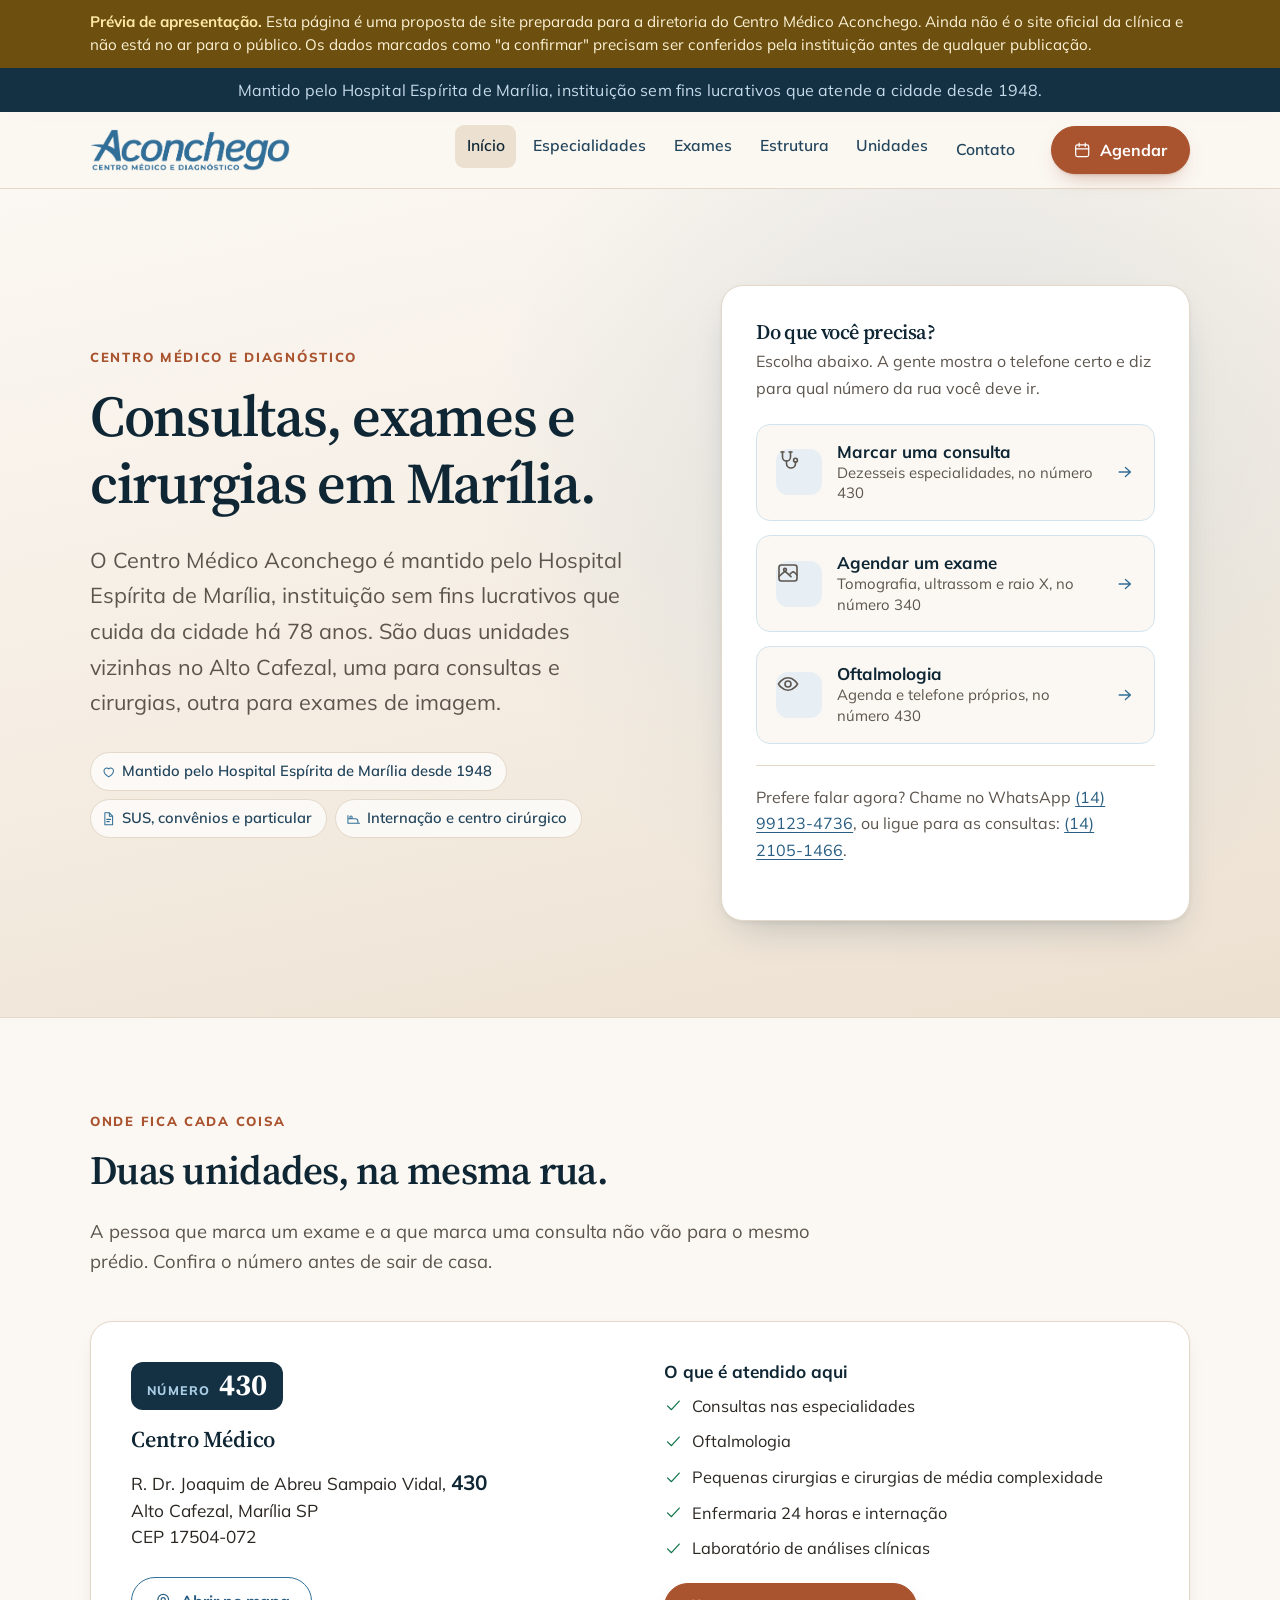
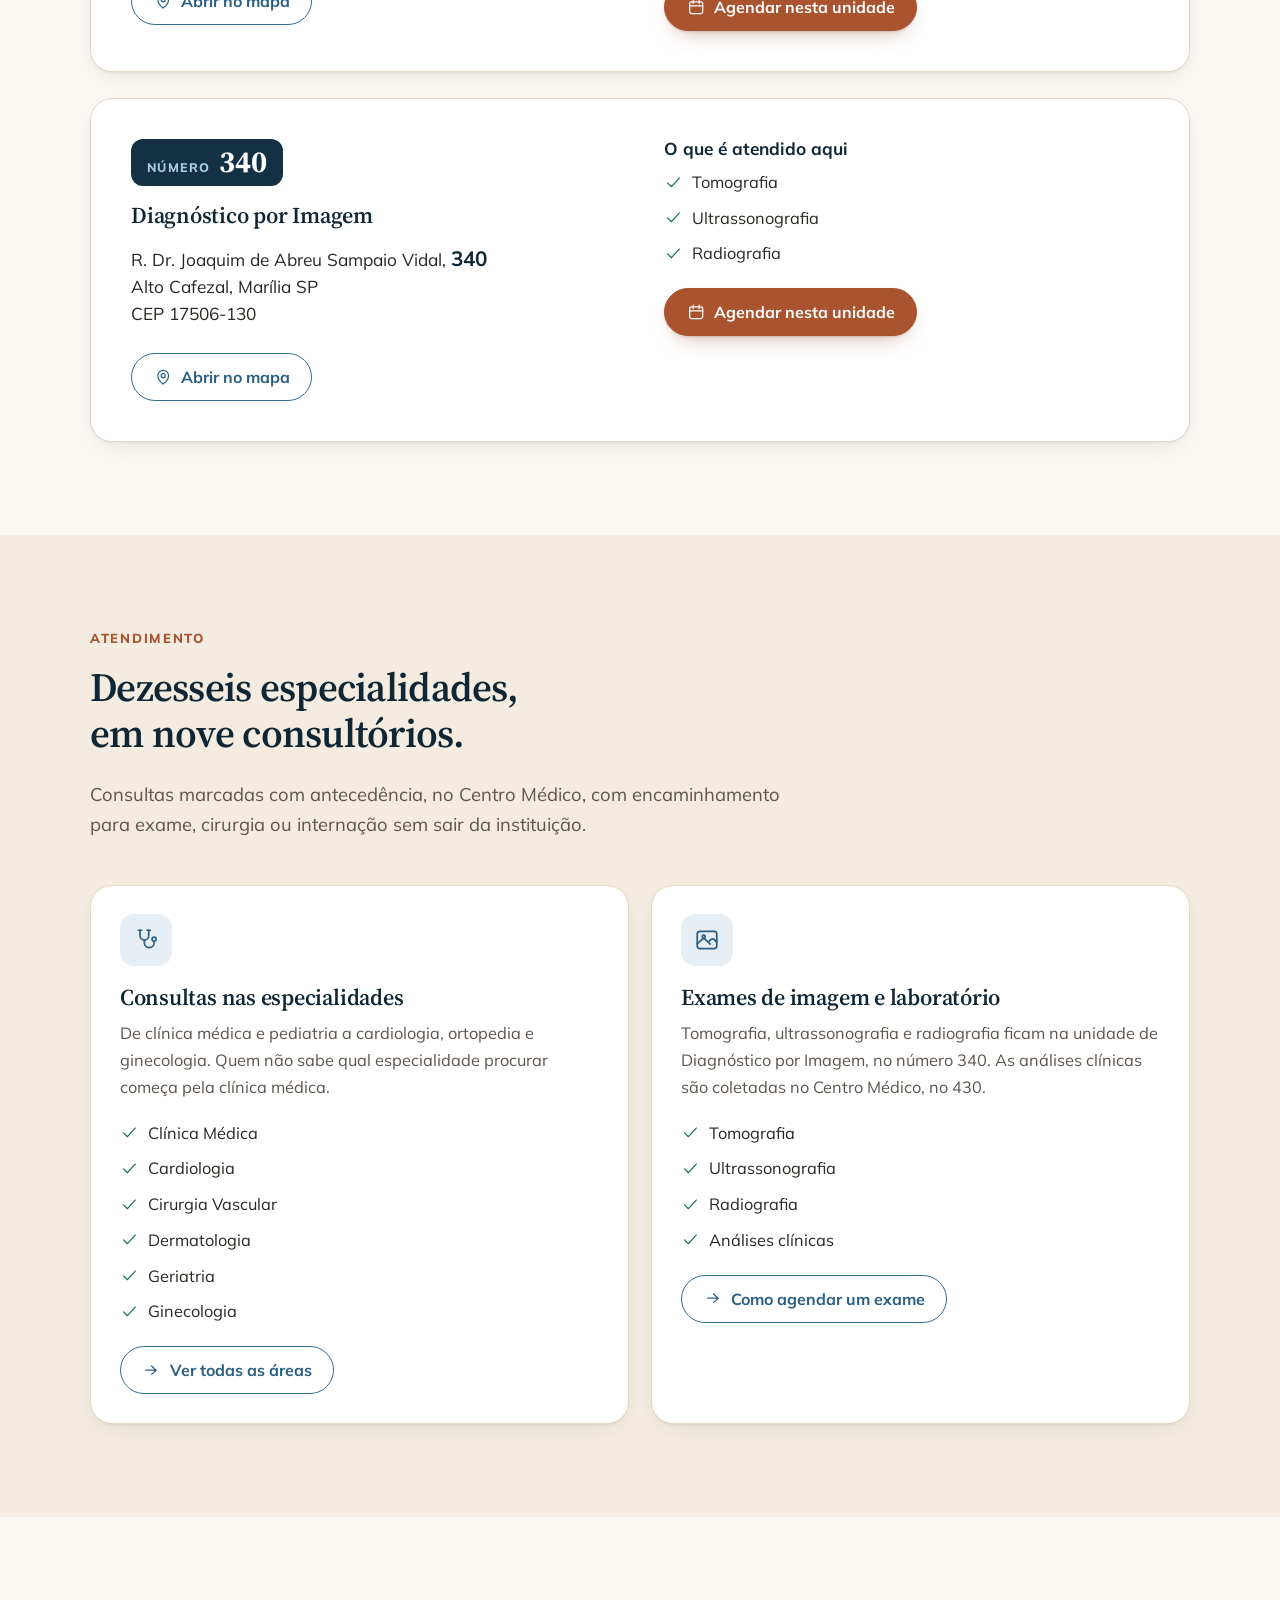
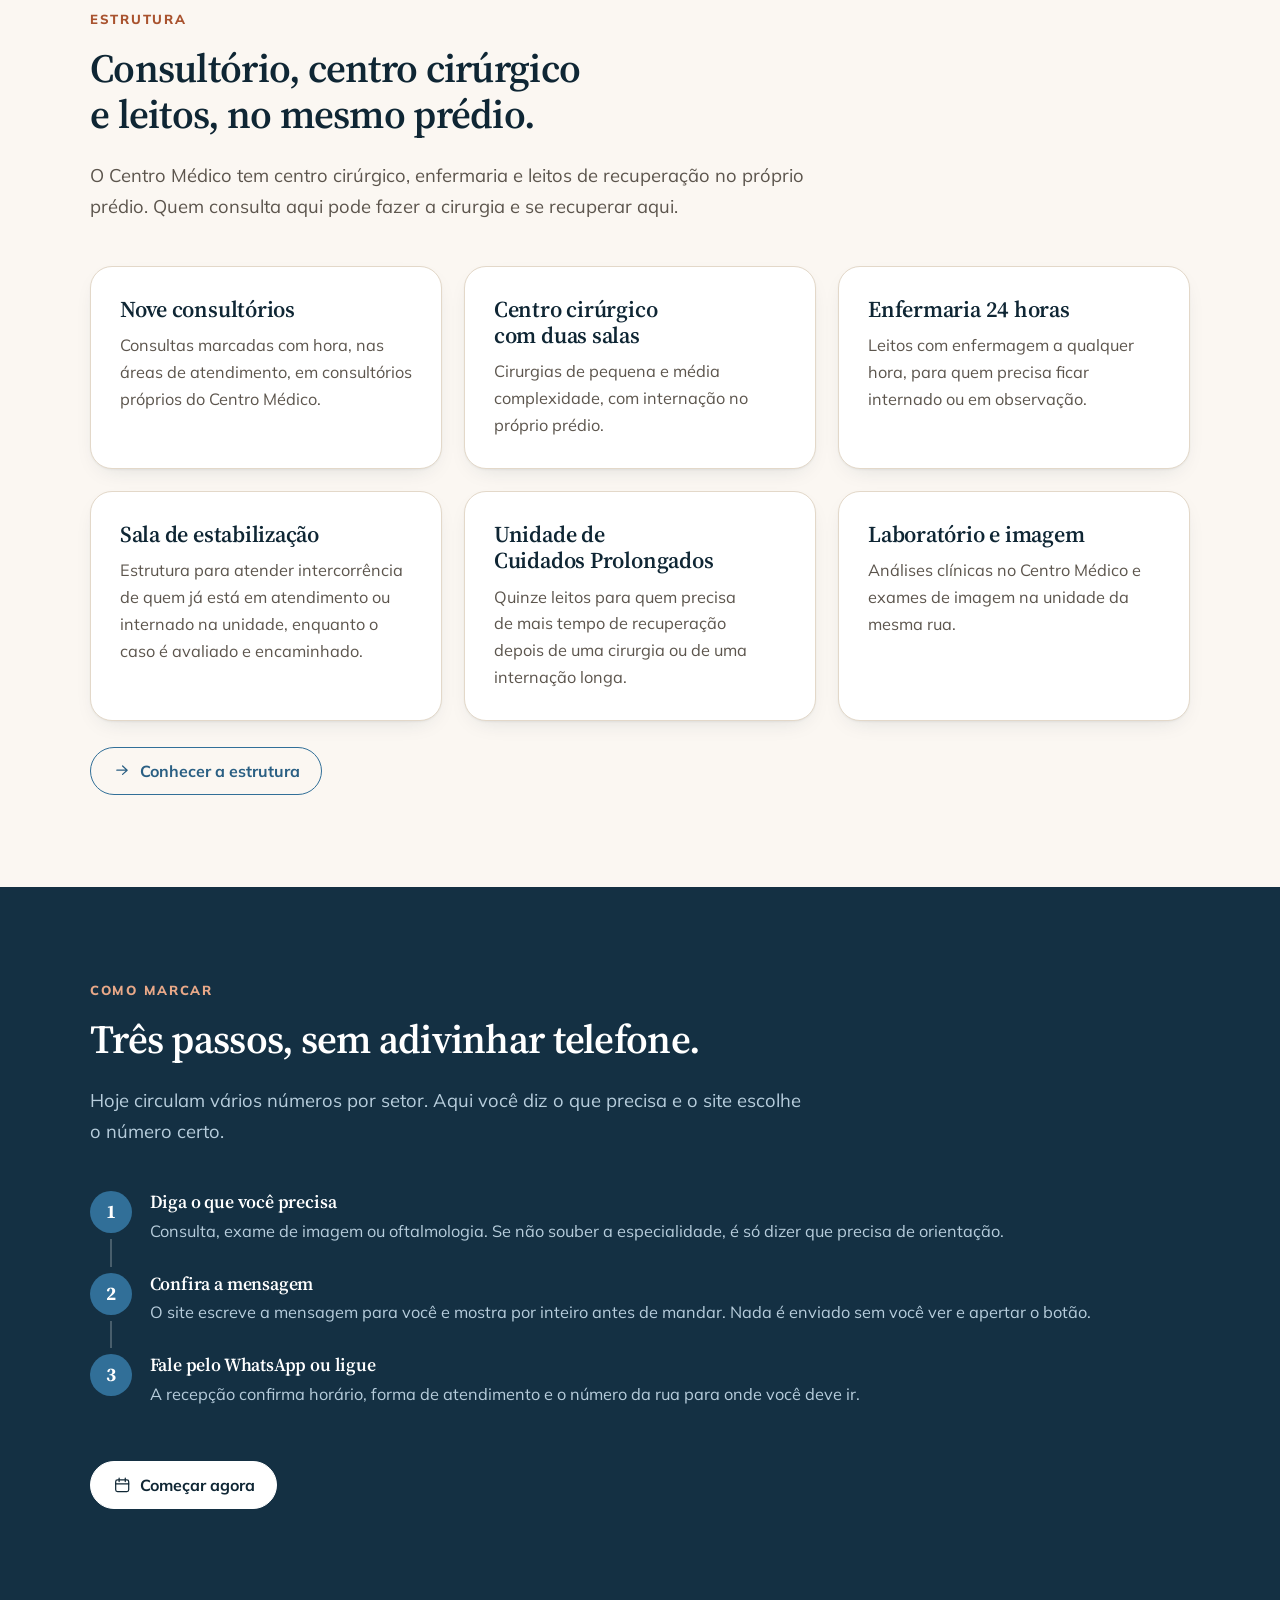
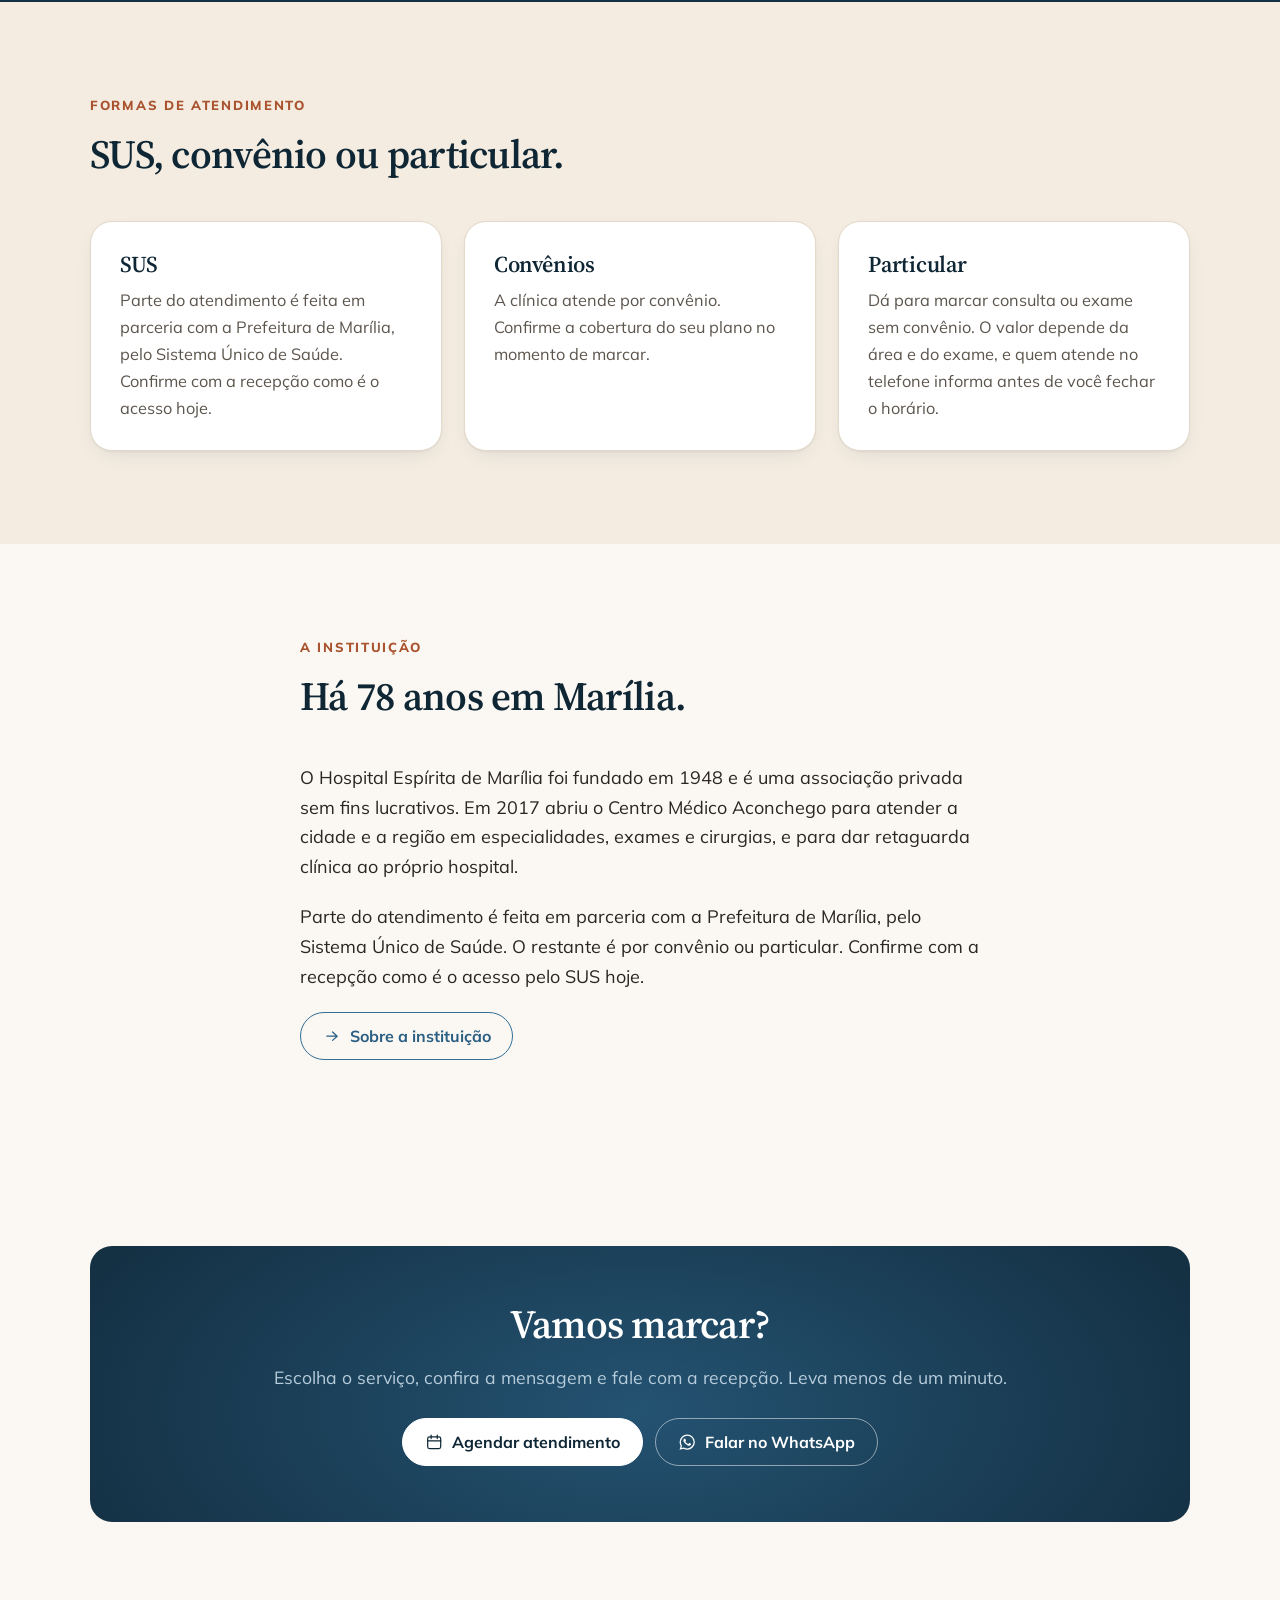
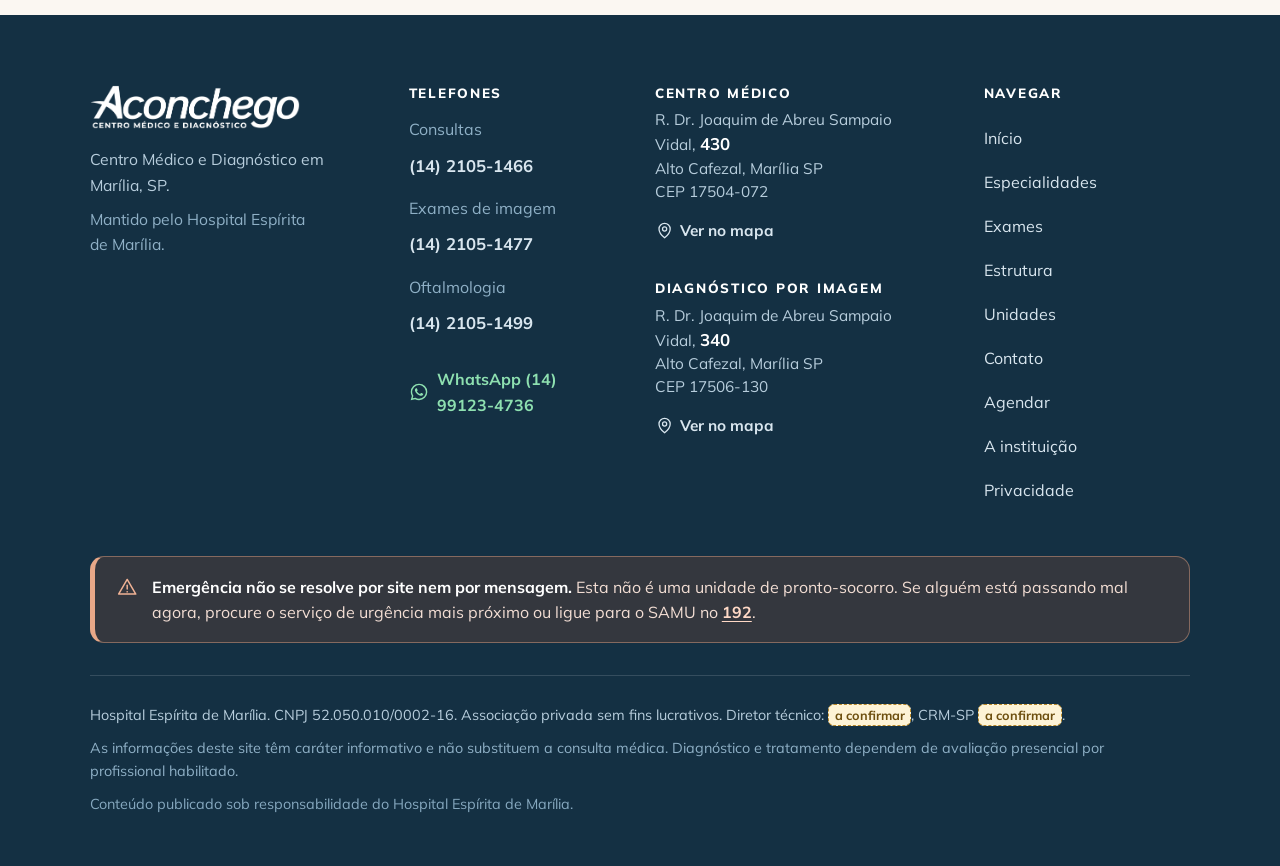
==== commit 24e013fc: "Corrige roteamento, segurança clínica e acessibilidade, achados em auditoria Quatro auditorias indep" ====
--- a/index.html
+++ b/index.html
@@ -3,17 +3,17 @@
 <head>
 <meta charset="utf-8">
 <meta name="viewport" content="width=device-width, initial-scale=1">
-<meta http-equiv="Content-Security-Policy" content="default-src 'none'; base-uri 'none'; form-action 'none'; frame-ancestors 'none'; img-src 'self'; style-src 'self'; script-src 'self'; font-src 'self'; connect-src 'none'; manifest-src 'self'; upgrade-insecure-requests">
+<meta http-equiv="Content-Security-Policy" content="default-src 'none'; base-uri 'none'; form-action 'none'; img-src 'self'; style-src 'self'; script-src 'self'; font-src 'self'; connect-src 'none'; manifest-src 'self'; upgrade-insecure-requests">
 <meta name="referrer" content="no-referrer">
 <meta name="color-scheme" content="light">
-<title>Centro Médico Aconchego, Centro Médico e Diagnóstico em Marília SP</title>
+<title>Centro Médico Aconchego | Consultas, exames e cirurgias em Marília SP</title>
 <meta name="description" content="Centro Médico Aconchego em Marília SP. Consultas em dezesseis especialidades, exames de imagem, cirurgias e internação. Mantido pelo Hospital Espírita de Marília. Atende SUS, convênios e particular.">
 <meta name="robots" content="noindex, nofollow">
 <link rel="canonical" href="https://filipejefte.github.io/centro-medico-aconchego/">
 <meta property="og:type" content="website">
 <meta property="og:locale" content="pt_BR">
 <meta property="og:site_name" content="Centro Médico Aconchego">
-<meta property="og:title" content="Centro Médico Aconchego, Centro Médico e Diagnóstico em Marília SP">
+<meta property="og:title" content="Centro Médico Aconchego | Consultas, exames e cirurgias em Marília SP">
 <meta property="og:description" content="Centro Médico Aconchego em Marília SP. Consultas em dezesseis especialidades, exames de imagem, cirurgias e internação. Mantido pelo Hospital Espírita de Marília. Atende SUS, convênios e particular.">
 <meta property="og:url" content="https://filipejefte.github.io/centro-medico-aconchego/">
 <meta property="og:image" content="https://filipejefte.github.io/centro-medico-aconchego/assets/img/og.png">
@@ -39,23 +39,23 @@
   <p><strong>Prévia de apresentação.</strong> Esta página é uma proposta de site preparada para a diretoria do Centro Médico Aconchego. Ainda não é o site oficial da clínica e não está no ar para o público. Os dados marcados como "a confirmar" precisam ser conferidos pela instituição antes de qualquer publicação.</p>
 </div>
 <div class="tarja">
-  <p>Mantido pelo Hospital Espírita de Marília, instituição sem fins lucrativos de Marília desde 1948.</p>
+  <p>Mantido pelo Hospital Espírita de Marília, instituição sem fins lucrativos que atende a cidade desde 1948.</p>
 </div>
 <header class="topo">
   <div class="env topo-linha">
-    <a class="topo-marca" href="index.html" aria-label="Centro Médico Aconchego, ir para a página inicial"><img class="logo" src="assets/img/logo-aconchego-azul.png" width="982" height="208" alt="Centro Médico Aconchego" decoding="async"></a>
+    <a class="topo-marca" href="index.html" aria-label="Centro Médico Aconchego, ir para a página inicial"><img class="logo" src="assets/img/logo-aconchego-azul.png" width="982" height="208" alt="" decoding="async"></a>
     <button class="topo-botao" type="button" id="abrir-menu" aria-expanded="false" aria-controls="navegacao">
       <svg class="ico" viewBox="0 0 24 24" fill="none" stroke="currentColor" stroke-width="1.6" stroke-linecap="round" stroke-linejoin="round" aria-hidden="true"><path d="M4 7h16M4 12h16M4 17h16"/></svg><span>Menu</span>
     </button>
     <nav class="topo-nav" id="navegacao" aria-label="Navegação principal">
-      <ul><li><a href="index.html" aria-current="page">Início</a></li><li><a href="especialidades.html">Especialidades</a></li><li><a href="exames.html">Exames</a></li><li><a href="estrutura.html">Estrutura</a></li><li><a href="unidades.html">Unidades</a></li><li><a href="instituicao.html">A instituição</a></li></ul>
+      <ul><li><a href="index.html" aria-current="page">Início</a></li><li><a href="especialidades.html">Especialidades</a></li><li><a href="exames.html">Exames</a></li><li><a href="estrutura.html">Estrutura</a></li><li><a href="unidades.html">Unidades</a></li><li><a href="contato.html">Contato</a></li></ul>
     </nav>
     <div class="topo-acao">
       <a class="btn btn-principal" href="agendamento.html"><svg class="ico" viewBox="0 0 24 24" fill="none" stroke="currentColor" stroke-width="1.6" stroke-linecap="round" stroke-linejoin="round" aria-hidden="true"><rect x="3.5" y="5" width="17" height="15.5" rx="2.4"/><path d="M8 2.8v4.4M16 2.8v4.4M3.5 10.4h17"/></svg><span>Agendar</span></a>
     </div>
   </div>
 </header>
-<main id="conteudo">
+<main id="conteudo" tabindex="-1">
 
 <section class="hero">
   <div class="env hero-grade">
@@ -66,7 +66,7 @@
         O Centro Médico Aconchego é mantido pelo Hospital Espírita de Marília, instituição sem fins lucrativos que cuida da cidade há 78 anos. São duas unidades vizinhas no Alto Cafezal, uma para consultas e cirurgias, outra para exames de imagem.
       </p>
       <ul class="hero-selos">
-        <li><svg class="ico" viewBox="0 0 24 24" fill="none" stroke="currentColor" stroke-width="1.6" stroke-linecap="round" stroke-linejoin="round" aria-hidden="true"><path d="M12 20s-7.4-4.6-7.4-9.6a4.2 4.2 0 0 1 7.4-2.7 4.2 4.2 0 0 1 7.4 2.7c0 5-7.4 9.6-7.4 9.6Z"/></svg><span>Mantido pelo HEM desde 1948</span></li>
+        <li><svg class="ico" viewBox="0 0 24 24" fill="none" stroke="currentColor" stroke-width="1.6" stroke-linecap="round" stroke-linejoin="round" aria-hidden="true"><path d="M12 20s-7.4-4.6-7.4-9.6a4.2 4.2 0 0 1 7.4-2.7 4.2 4.2 0 0 1 7.4 2.7c0 5-7.4 9.6-7.4 9.6Z"/></svg><span>Mantido pelo Hospital Espírita de Marília desde 1948</span></li>
         <li><svg class="ico" viewBox="0 0 24 24" fill="none" stroke="currentColor" stroke-width="1.6" stroke-linecap="round" stroke-linejoin="round" aria-hidden="true"><path d="M6 2.8h7l5 5v13.4H6Z"/><path d="M13 2.8v5.2h5"/><path d="M9 13h6M9 16.5h4"/></svg><span>SUS, convênios e particular</span></li>
         <li><svg class="ico" viewBox="0 0 24 24" fill="none" stroke="currentColor" stroke-width="1.6" stroke-linecap="round" stroke-linejoin="round" aria-hidden="true"><path d="M3 19V7M3 12h11.5a4 4 0 0 1 4 4v3M3 19h18"/><circle cx="7.8" cy="9.6" r="1.9"/></svg><span>Internação e centro cirúrgico</span></li>
       </ul>
@@ -74,7 +74,7 @@
 
     <div class="escolha">
       <h2>Do que você precisa?</h2>
-      <p>Escolha abaixo. A gente já leva você para o telefone certo e diz em qual número da rua fica.</p>
+      <p>Escolha abaixo. A gente mostra o telefone certo e diz para qual número da rua você deve ir.</p>
       <div class="caminhos">
     <a class="caminho" href="agendamento.html#consulta">
       <span class="caminho-ico"><svg class="ico" viewBox="0 0 24 24" fill="none" stroke="currentColor" stroke-width="1.6" stroke-linecap="round" stroke-linejoin="round" aria-hidden="true"><path d="M6.5 3v5a4 4 0 0 0 8 0V3"/><path d="M5 3h3M13 3h3"/><path d="M10.5 12v2.5a4.5 4.5 0 0 0 9 0V13"/><circle cx="19.5" cy="11.2" r="1.9"/></svg></span>
@@ -92,7 +92,7 @@
       <svg class="ico" viewBox="0 0 24 24" fill="none" stroke="currentColor" stroke-width="1.6" stroke-linecap="round" stroke-linejoin="round" aria-hidden="true"><path d="M5 12h13m-5.5-5.5L18.5 12l-6 5.5"/></svg>
     </a></div>
       <p class="escolha-nota">
-        Prefere falar agora? WhatsApp <a href="https://wa.me/5514991234736?text=Ol%C3%A1!%20Gostaria%20de%20marcar%20uma%20consulta%20no%20Centro%20M%C3%A9dico%20Aconchego." target="_blank" rel="noopener noreferrer">(14) 99123-4736</a> ou consultas pelo <a href="tel:+551421051466">(14) 2105-1466</a>.
+        Prefere falar agora? Chame no WhatsApp <a href="https://wa.me/5514991234736?text=Ol%C3%A1!%20Gostaria%20de%20marcar%20uma%20consulta%20no%20Centro%20M%C3%A9dico%20Aconchego." target="_blank" rel="noopener noreferrer">(14) 99123-4736</a>, ou ligue para as consultas: <a href="tel:+551421051466">(14) 2105-1466</a>.
       </p>
     </div>
   </div>
@@ -156,7 +156,7 @@
     <div class="cabeca-secao">
       <span class="sobrenome">Atendimento</span>
       <h2>Dezesseis especialidades, em nove consultórios.</h2>
-      <p>Consultas eletivas no Centro Médico, com encaminhamento para exame, cirurgia ou internação sem sair da instituição.</p>
+      <p>Consultas marcadas com antecedência, no Centro Médico, com encaminhamento para exame, cirurgia ou internação sem sair da instituição.</p>
     </div>
     <div class="grade grade-2">
       <div class="cartao">
@@ -164,7 +164,7 @@
         <h3>Consultas nas especialidades</h3>
         <p>De clínica médica e pediatria a cardiologia, ortopedia e ginecologia. Quem não sabe qual especialidade procurar começa pela clínica médica.</p>
         <ul class="lista-check"><li><svg class="ico" viewBox="0 0 24 24" fill="none" stroke="currentColor" stroke-width="1.6" stroke-linecap="round" stroke-linejoin="round" aria-hidden="true"><path d="M4.5 12.6 9.5 17.5 19.5 6.5"/></svg><span>Clínica Médica</span></li><li><svg class="ico" viewBox="0 0 24 24" fill="none" stroke="currentColor" stroke-width="1.6" stroke-linecap="round" stroke-linejoin="round" aria-hidden="true"><path d="M4.5 12.6 9.5 17.5 19.5 6.5"/></svg><span>Cardiologia</span></li><li><svg class="ico" viewBox="0 0 24 24" fill="none" stroke="currentColor" stroke-width="1.6" stroke-linecap="round" stroke-linejoin="round" aria-hidden="true"><path d="M4.5 12.6 9.5 17.5 19.5 6.5"/></svg><span>Cirurgia Vascular</span></li><li><svg class="ico" viewBox="0 0 24 24" fill="none" stroke="currentColor" stroke-width="1.6" stroke-linecap="round" stroke-linejoin="round" aria-hidden="true"><path d="M4.5 12.6 9.5 17.5 19.5 6.5"/></svg><span>Dermatologia</span></li><li><svg class="ico" viewBox="0 0 24 24" fill="none" stroke="currentColor" stroke-width="1.6" stroke-linecap="round" stroke-linejoin="round" aria-hidden="true"><path d="M4.5 12.6 9.5 17.5 19.5 6.5"/></svg><span>Geriatria</span></li><li><svg class="ico" viewBox="0 0 24 24" fill="none" stroke="currentColor" stroke-width="1.6" stroke-linecap="round" stroke-linejoin="round" aria-hidden="true"><path d="M4.5 12.6 9.5 17.5 19.5 6.5"/></svg><span>Ginecologia</span></li></ul>
-        <p><a class="btn btn-secundario" href="especialidades.html"><svg class="ico" viewBox="0 0 24 24" fill="none" stroke="currentColor" stroke-width="1.6" stroke-linecap="round" stroke-linejoin="round" aria-hidden="true"><path d="M5 12h13m-5.5-5.5L18.5 12l-6 5.5"/></svg><span>Ver as dezesseis</span></a></p>
+        <p><a class="btn btn-secundario" href="especialidades.html"><svg class="ico" viewBox="0 0 24 24" fill="none" stroke="currentColor" stroke-width="1.6" stroke-linecap="round" stroke-linejoin="round" aria-hidden="true"><path d="M5 12h13m-5.5-5.5L18.5 12l-6 5.5"/></svg><span>Ver todas as áreas</span></a></p>
       </div>
       <div class="cartao">
         <div class="cartao-ico"><svg class="ico" viewBox="0 0 24 24" fill="none" stroke="currentColor" stroke-width="1.6" stroke-linecap="round" stroke-linejoin="round" aria-hidden="true"><rect x="3" y="4" width="18" height="16" rx="2.4"/><path d="M3 15.5l4.6-4.2a2 2 0 0 1 2.7 0L15 15.7"/><path d="M14.2 12.9l1.6-1.4a2 2 0 0 1 2.7 0L21 14"/><circle cx="9" cy="8.8" r="1.4"/></svg></div>
@@ -183,14 +183,14 @@
   <div class="env">
     <div class="cabeca-secao">
       <span class="sobrenome">Estrutura</span>
-      <h2>Muito mais do que consultório.</h2>
-      <p>O Centro Médico tem centro cirúrgico, enfermaria e leitos de recuperação no próprio prédio. Quem consulta aqui pode operar e se recuperar aqui.</p>
+      <h2>Consultório, centro cirúrgico e leitos, no mesmo prédio.</h2>
+      <p>O Centro Médico tem centro cirúrgico, enfermaria e leitos de recuperação no próprio prédio. Quem consulta aqui pode fazer a cirurgia e se recuperar aqui.</p>
     </div>
     <div class="grade grade-3">
       
       <div class="cartao">
         <h3>Nove consultórios</h3>
-        <p>Consultas eletivas nas especialidades, em consultórios próprios do Centro Médico.</p>
+        <p>Consultas marcadas com hora, nas áreas de atendimento, em consultórios próprios do Centro Médico.</p>
       </div>
       <div class="cartao">
         <h3>Centro cirúrgico com duas salas</h3>
@@ -198,11 +198,11 @@
       </div>
       <div class="cartao">
         <h3>Enfermaria 24 horas</h3>
-        <p>Leitos de retaguarda com acompanhamento de enfermagem a qualquer hora.</p>
+        <p>Leitos com enfermagem a qualquer hora, para quem precisa ficar internado ou em observação.</p>
       </div>
       <div class="cartao">
         <h3>Sala de estabilização</h3>
-        <p>Estrutura de emergência para o primeiro atendimento de casos graves.</p>
+        <p>Estrutura para atender intercorrência de quem já está em atendimento ou internado na unidade, enquanto o caso é avaliado e encaminhado.</p>
       </div>
       <div class="cartao">
         <h3>Unidade de Cuidados Prolongados</h3>
@@ -262,7 +262,7 @@
       
       <div class="cartao">
         <h3>SUS</h3>
-        <p>Parte do atendimento é feita em parceria com a Prefeitura de Marília, pelo Sistema Único de Saúde, com encaminhamento da rede municipal.</p>
+        <p>Parte do atendimento é feita em parceria com a Prefeitura de Marília, pelo Sistema Único de Saúde. Confirme com a recepção como é o acesso hoje.</p>
       </div>
       <div class="cartao">
         <h3>Convênios</h3>
@@ -270,7 +270,7 @@
       </div>
       <div class="cartao">
         <h3>Particular</h3>
-        <p>Também é possível marcar consulta ou exame sem convênio. Os valores são informados no agendamento.</p>
+        <p>Dá para marcar consulta ou exame sem convênio. O valor depende da área e do exame, e quem atende no telefone informa antes de você fechar o horário.</p>
       </div>
     </div>
   </div>
@@ -284,7 +284,7 @@
     </div>
     <div class="prosa">
       <p>O Hospital Espírita de Marília foi fundado em 1948 e é uma associação privada sem fins lucrativos. Em 2017 abriu o Centro Médico Aconchego para atender a cidade e a região em especialidades, exames e cirurgias, e para dar retaguarda clínica ao próprio hospital.</p>
-      <p>Parte do atendimento é feita em parceria com a Prefeitura de Marília, pelo Sistema Único de Saúde. O restante é por convênio ou particular.</p>
+      <p>Parte do atendimento é feita em parceria com a Prefeitura de Marília, pelo Sistema Único de Saúde. O restante é por convênio ou particular. Confirme com a recepção como é o acesso pelo SUS hoje.</p>
       <p><a class="btn btn-secundario" href="instituicao.html"><svg class="ico" viewBox="0 0 24 24" fill="none" stroke="currentColor" stroke-width="1.6" stroke-linecap="round" stroke-linejoin="round" aria-hidden="true"><path d="M5 12h13m-5.5-5.5L18.5 12l-6 5.5"/></svg><span>Sobre a instituição</span></a></p>
     </div>
   </div>
@@ -347,18 +347,23 @@
       <div class="rp-col">
         <h3>Navegar</h3>
         <ul class="rp-lista rp-links">
-          <li><a href="index.html">Início</a></li><li><a href="especialidades.html">Especialidades</a></li><li><a href="exames.html">Exames</a></li><li><a href="estrutura.html">Estrutura</a></li><li><a href="unidades.html">Unidades</a></li><li><a href="instituicao.html">A instituição</a></li>
+          <li><a href="index.html">Início</a></li><li><a href="especialidades.html">Especialidades</a></li><li><a href="exames.html">Exames</a></li><li><a href="estrutura.html">Estrutura</a></li><li><a href="unidades.html">Unidades</a></li><li><a href="contato.html">Contato</a></li>
           <li><a href="agendamento.html">Agendar</a></li>
-          <li><a href="contato.html">Contato</a></li>
+          <li><a href="instituicao.html">A instituição</a></li>
           <li><a href="privacidade.html">Privacidade</a></li>
         </ul>
       </div>
     </div>
+
+    <p class="rp-emergencia">
+      <svg class="ico" viewBox="0 0 24 24" fill="none" stroke="currentColor" stroke-width="1.6" stroke-linecap="round" stroke-linejoin="round" aria-hidden="true"><path d="M12 3.7 21.2 19.4H2.8Z"/><path d="M12 10v4"/><circle cx="12" cy="16.9" r=".9" fill="currentColor" stroke="none"/></svg>
+      <span><b>Emergência não se resolve por site nem por mensagem.</b> Esta não é uma unidade de pronto-socorro. Se alguém está passando mal agora, procure o serviço de urgência mais próximo ou ligue para o SAMU no <a href="tel:192">192</a>.</span>
+    </p>
 
     <div class="rp-legal">
       <p class="rp-ident">
         Hospital Espírita de Marília. CNPJ 52.050.010/0002-16. Associação privada sem fins lucrativos.
-        Diretor técnico: <span class="pendente" title="Dado a confirmar com a clínica">Diretor técnico: a confirmar</span> <span class="pendente" title="Dado a confirmar com a clínica">CRM-SP do diretor técnico: a confirmar</span>.
+        Diretor técnico: <span class="pendente" title="Diretor técnico: a confirmar com a clínica">a confirmar</span>, CRM-SP <span class="pendente" title="CRM-SP do diretor técnico: a confirmar com a clínica">a confirmar</span>.
       </p>
       <p class="rp-aviso">
         As informações deste site têm caráter informativo e não substituem a consulta médica.
--- a/assets/css/site.css
+++ b/assets/css/site.css
@@ -61,6 +61,7 @@
   --areia-3: #ece0d0;
   --linha: #e3d8c9;
   --linha-forte: #d2c3ae;
+  --borda-campo: #6d6459;
 
   /* Ações. */
   --terra: #a9532f;
@@ -148,6 +149,17 @@
   border-radius: 4px;
 }
 
+/* Sobre fundo escuro o terracota da 2.59:1 contra o azul-noite, abaixo do
+   minimo de 3:1. O salmao claro da paleta da 6.77:1. Isso vale para o rodape
+   inteiro, para a secao azul e para o link de pular, que aparece por cima da
+   tarja escura. */
+.secao-azul :focus-visible,
+.chamada :focus-visible,
+.rodape :focus-visible,
+.tarja :focus-visible,
+.previa :focus-visible,
+.pular:focus-visible { outline-color: #e8a888; }
+
 ::selection { background: var(--azul-veu-2); color: var(--azul-tinta); }
 
 /* ------------------------------------------------------------------ */
@@ -164,12 +176,6 @@
 .env-estreito { max-width: 760px; }
 
 .ico { width: 1.25em; height: 1.25em; flex: none; }
-
-.so-leitor {
-  position: absolute; width: 1px; height: 1px;
-  padding: 0; margin: -1px; overflow: hidden;
-  clip: rect(0 0 0 0); white-space: nowrap; border: 0;
-}
 
 .pular {
   position: absolute; left: 1rem; top: -100px; z-index: 60;
@@ -192,8 +198,6 @@
   font-family: var(--sans);
 }
 
-.olho-so { display: block; }
-
 /* ------------------------------------------------------------------ */
 /* Faixa de prévia e tarja institucional                               */
 /* ------------------------------------------------------------------ */
@@ -214,7 +218,7 @@
 .tarja {
   background: var(--azul-noite);
   color: #c6dbe9;
-  font-size: .875rem;
+  font-size: 1rem;
   letter-spacing: .01em;
 }
 .tarja p {
@@ -510,9 +514,12 @@
 /* ------------------------------------------------------------------ */
 
 .grade { display: grid; gap: 1.4rem; }
-.grade-2 { grid-template-columns: repeat(auto-fit, minmax(300px, 1fr)); }
-.grade-3 { grid-template-columns: repeat(auto-fit, minmax(280px, 1fr)); }
-.grade-4 { grid-template-columns: repeat(auto-fit, minmax(230px, 1fr)); }
+/* O `min(100%, ...)` em toda trilha nao e' enfeite: com minmax rigido a
+   grade nao cabe em 320 px nem em zoom de 400%, e a pagina passa a rolar de
+   lado. Isso e' falha de refluxo (WCAG 1.4.10). */
+.grade-2 { grid-template-columns: repeat(auto-fit, minmax(min(100%, 300px), 1fr)); }
+.grade-3 { grid-template-columns: repeat(auto-fit, minmax(min(100%, 280px), 1fr)); }
+.grade-4 { grid-template-columns: repeat(auto-fit, minmax(min(100%, 230px), 1fr)); }
 /* Trava em duas colunas. Para conjuntos de quatro itens, que em auto-fit
    caem como três mais um órfão. */
 .grade-dupla { grid-template-columns: repeat(auto-fit, minmax(min(100%, 420px), 1fr)); }
@@ -560,18 +567,23 @@
 .especialidades {
   display: grid;
   gap: 0 clamp(1.75rem, 1rem + 2.5vw, 3rem);
-  grid-template-columns: repeat(auto-fit, minmax(330px, 1fr));
+  grid-template-columns: repeat(auto-fit, minmax(min(100%, 330px), 1fr));
   border-top: 1px solid var(--linha);
+  list-style: none;
+  margin: 0;
+  padding: 0;
 }
 .esp {
   padding: 1.35rem 0;
+  margin: 0;
   border-bottom: 1px solid var(--linha);
 }
 .esp h3 { font-size: 1.22rem; margin-bottom: .25em; }
 .esp p { margin: 0; color: var(--texto-suave); font-size: 1rem; }
 .esp-tel {
   display: inline-flex; align-items: center; gap: .35rem;
-  margin-top: .5rem; font-size: .93rem; font-weight: 700;
+  min-height: 44px;
+  margin-top: .25rem; font-size: 1rem; font-weight: 700;
   color: var(--terra-forte); text-decoration: none;
 }
 .esp-tel .ico { width: 1em; height: 1em; }
@@ -683,7 +695,7 @@
 .canal > p { color: var(--texto-suave); font-size: 1rem; flex: 1; }
 .canal-onde {
   display: inline-flex; align-items: center; gap: .4rem;
-  font-size: .9rem; font-weight: 700; color: var(--azul-forte);
+  font-size: 1rem; font-weight: 700; color: var(--azul-forte);
   margin-bottom: 1rem;
 }
 .canal-onde .ico { width: 1em; height: 1em; }
@@ -703,7 +715,7 @@
 
 .campo { margin-bottom: 1.5rem; }
 .campo > label,
-.campo > legend {
+fieldset > legend {
   display: block;
   font-weight: 700;
   font-size: 1.02rem;
@@ -713,7 +725,7 @@
 }
 .campo-dica {
   display: block;
-  font-size: .93rem;
+  font-size: 1rem;
   color: var(--texto-suave);
   margin-bottom: .65rem;
 }
@@ -753,16 +765,20 @@
 .opcao small {
   display: block;
   font-weight: 400;
-  font-size: .88rem;
+  font-size: 1rem;
   color: var(--texto-suave);
-  line-height: 1.35;
-}
-
+  line-height: 1.4;
+}
+
+/* A borda dos campos usa cor propria, mais escura que --linha-forte: dentro
+   do cartao branco do formulario aquela dava 1.73:1, ou seja, o campo nao
+   tinha contorno visivel. Para o publico de oftalmologia isso e' o campo
+   deixar de existir. --borda-campo da 5.4:1. */
 input[type="text"], input[type="tel"], select, textarea {
   width: 100%;
   min-height: var(--toque);
   padding: .7rem .9rem;
-  border: 1.5px solid var(--linha-forte);
+  border: 1.5px solid var(--borda-campo);
   border-radius: var(--raio);
   background: var(--areia);
   font-family: var(--sans);
@@ -800,20 +816,6 @@
   margin: 0;
   font-style: italic;
 }
-
-.form-erro {
-  color: #8a2415;
-  font-weight: 700;
-  font-size: .95rem;
-  margin-top: .5rem;
-}
-
-.sem-js {
-  border-top: 1px solid var(--linha);
-  margin-top: 2rem;
-  padding-top: 1.75rem;
-}
-.sem-js h3 { font-size: 1.12rem; }
 
 /* ------------------------------------------------------------------ */
 /* Passos                                                              */
@@ -988,7 +990,7 @@
    erra. Tudo aqui recebe folga vertical para passar dos 40 px. */
 .rp-lista { list-style: none; margin: 0; padding: 0; }
 .rp-lista li { margin-bottom: .45rem; }
-.rp-canal { display: block; font-size: .85rem; color: #8fb0c6; }
+.rp-canal { display: block; font-size: 1rem; color: #8fb0c6; }
 .rp-lista a {
   display: inline-block;
   padding: .55rem 0;
@@ -1016,8 +1018,31 @@
   font-size: .96rem; font-weight: 700;
 }
 
+/* Aviso de emergência, no rodapé de todas as páginas. Fica antes do bloco
+   legal e com tratamento próprio, porque é a única linha do rodapé que
+   alguém pode precisar ler com pressa. */
+.rp-emergencia {
+  display: grid;
+  grid-template-columns: auto 1fr;
+  gap: .85rem;
+  align-items: start;
+  margin-top: 2.75rem;
+  padding: 1.1rem 1.3rem;
+  background: rgba(169, 83, 47, .22);
+  border: 1px solid rgba(232, 168, 136, .45);
+  border-left: 5px solid #e8a888;
+  border-radius: var(--raio);
+  font-size: 1rem;
+  line-height: 1.55;
+  color: #f3ded4;
+}
+.rp-emergencia .ico { color: #f0b295; width: 1.4em; height: 1.4em; margin-top: .1em; }
+.rp-emergencia b { color: var(--branco); }
+.rp-emergencia a { color: #ffd9c6; font-weight: 700; text-decoration: underline; }
+.rp-emergencia a:hover { color: var(--branco); }
+
 .rp-legal {
-  margin-top: 3rem;
+  margin-top: 2rem;
   padding-top: 1.75rem;
   border-top: 1px solid rgba(255, 255, 255, .14);
   font-size: .9rem;
@@ -1062,9 +1087,12 @@
   }
   .topo-botao:hover { background: var(--azul-veu); }
 
+  /* Sem `order` aqui de proposito. Reordenar visualmente o botao Agendar
+     para antes da lista do menu fazia o tabulador descer os seis links e so
+     depois voltar para cima, que e' desencontro de ordem de foco (2.4.3).
+     Na ordem do DOM o menu aberto le: Menu, os links, Agendar. */
   .topo-nav {
     display: none;
-    order: 3;
     width: 100%;
     margin-left: 0;
     padding-top: .75rem;
@@ -1075,7 +1103,6 @@
   .topo-nav a { padding: .85rem .75rem; font-size: 1.05rem; }
 
   .topo-linha { flex-wrap: wrap; gap: .75rem; }
-  .topo-acao { order: 2; }
   .topo-acao .btn { padding: .6rem 1.05rem; font-size: .95rem; }
   .logo { width: 168px; }
 }
